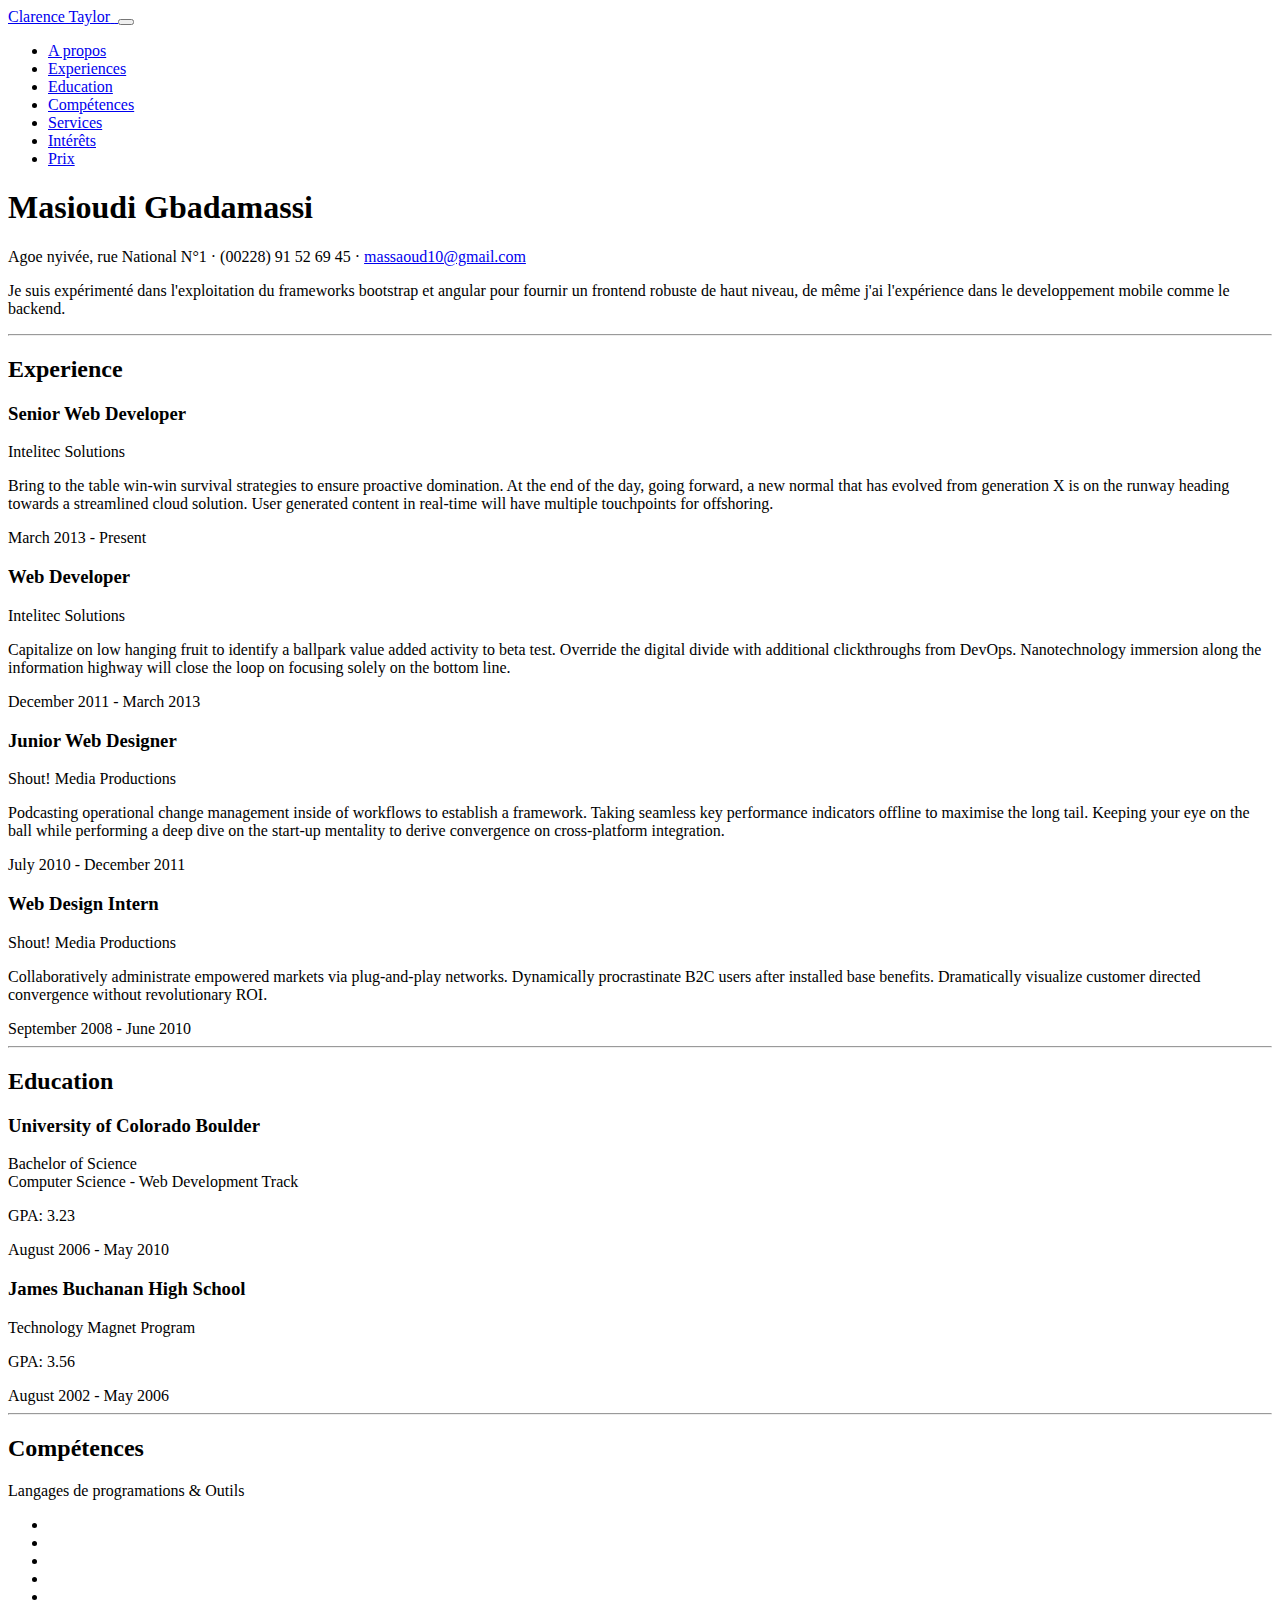
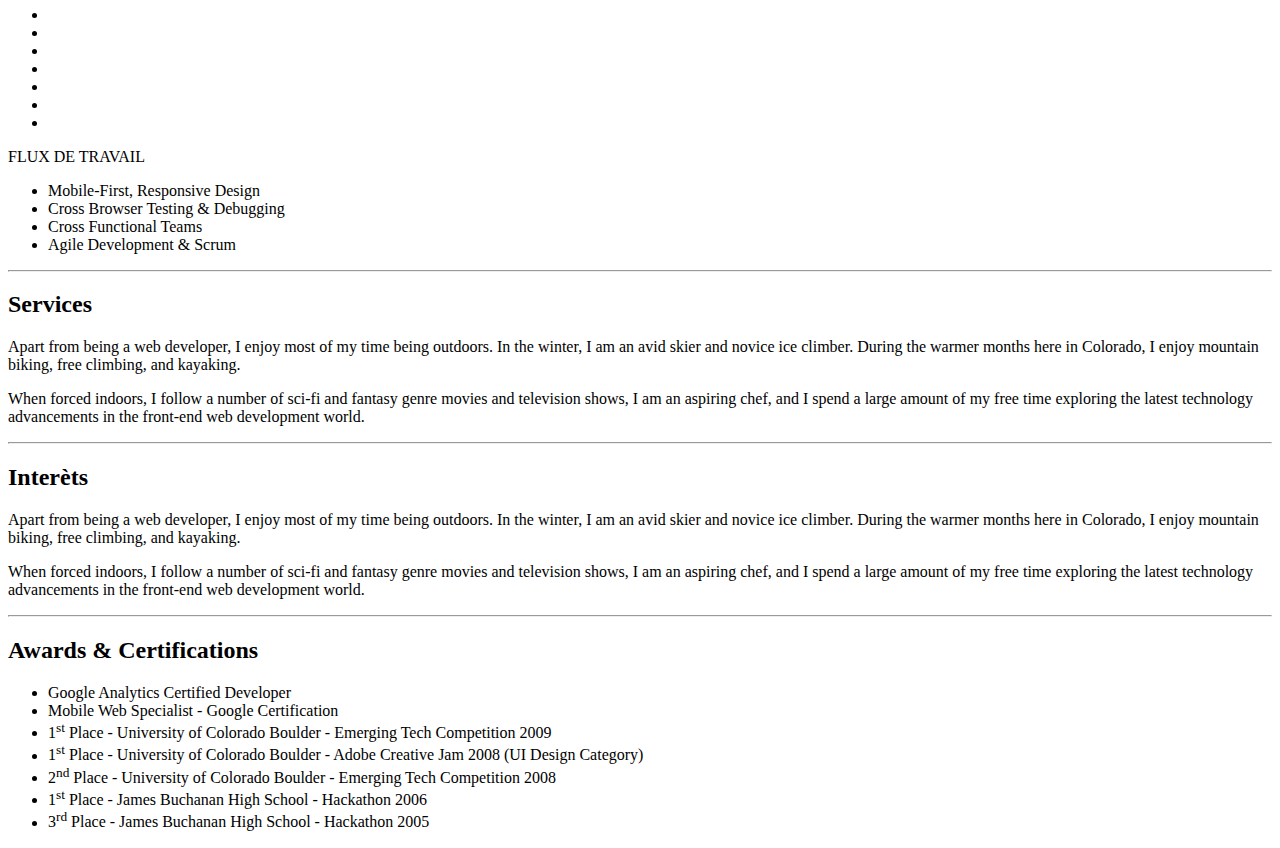
==== index.html @ 75221e31 "added index.html" ====
<!DOCTYPE html>
<html lang="en">

<head>

  <meta charset="utf-8">
  <meta name="viewport" content="width=device-width, initial-scale=1, shrink-to-fit=no">
  <meta name="description" content="">
  <meta name="author" content="">

  <title>Resume - Start Bootstrap Theme</title>

  <!-- Bootstrap core CSS -->
  <link href="vendor/bootstrap/css/bootstrap.min.css" rel="stylesheet">

  <!-- Custom fonts for this template -->
  <link href="https://fonts.googleapis.com/css?family=Saira+Extra+Condensed:500,700" rel="stylesheet">
  <link href="https://fonts.googleapis.com/css?family=Muli:400,400i,800,800i" rel="stylesheet">
  <link href="vendor/fontawesome-free/css/all.min.css" rel="stylesheet">

  <!-- Custom styles for this template -->
  <link href="css/resume.css" rel="stylesheet">

</head>

<body id="page-top">

  <nav class="navbar navbar-expand-lg navbar-dark bg-primary fixed-top" id="sideNav">
    <a class="navbar-brand js-scroll-trigger" href="#page-top">
      <span class="d-block d-lg-none">Clarence Taylor</span>
      <span class="d-none d-lg-block">
        <img class="img-fluid img-profile rounded-circle mx-auto mb-2" src="img/profile.png" alt="">
      </span>
    </a>
    <button class="navbar-toggler" type="button" data-toggle="collapse" data-target="#navbarSupportedContent"
      aria-controls="navbarSupportedContent" aria-expanded="false" aria-label="Toggle navigation">
      <span class="navbar-toggler-icon"></span>
    </button>
    <div class="collapse navbar-collapse" id="navbarSupportedContent">
      <ul class="navbar-nav">
        <li class="nav-item">
          <a class="nav-link js-scroll-trigger" href="#about">A propos</a>
        </li>
        <li class="nav-item">
          <a class="nav-link js-scroll-trigger" href="#experience">Experiences</a>
        </li>
        <li class="nav-item">
          <a class="nav-link js-scroll-trigger" href="#education">Education</a>
        </li>
        <li class="nav-item">
          <a class="nav-link js-scroll-trigger" href="#skills">Compétences</a>
        </li>
        <li class="nav-item">
          <a class="nav-link js-scroll-trigger" href="#services">Services</a>
        </li>
        <li class="nav-item">
          <a class="nav-link js-scroll-trigger" href="#interests">Intérêts</a>
        </li>
        <li class="nav-item">
          <a class="nav-link js-scroll-trigger" href="#awards">Prix</a>
        </li>
      </ul>
    </div>
  </nav>

  <div class="container-fluid p-0">

    <section class="resume-section p-3 p-lg-5 d-flex d-column" id="about">
      <div class="my-auto">
        <h1 class="mb-0">Masioudi
          <span class="text-primary">Gbadamassi</span>
        </h1>
        <div class="subheading mb-5">Agoe nyivée, rue National N°1 · (00228) 91 52 69 45 ·
          <a href="mailto:massaoud10@gmail.com">massaoud10@gmail.com</a>
        </div>
        <p class="lead mb-5">
          Je suis expérimenté dans l'exploitation du frameworks bootstrap et angular pour
          fournir un frontend robuste de haut niveau, de même j'ai l'expérience dans le developpement mobile comme le
          backend.

        </p>
        <div class="social-icons">
          <a href="#">
            <i class="fab fa-linkedin-in"></i>
          </a>
          <a href="#">
            <i class="fab fa-github"></i>
          </a>
          <a href="#">
            <i class="fab fa-twitter"></i>
          </a>
          <a href="#">
            <i class="fab fa-facebook-f"></i>
          </a>
        </div>
      </div>
    </section>

    <hr class="m-0">

    <section class="resume-section p-3 p-lg-5 d-flex flex-column" id="experience">
      <div class="my-auto">
        <h2 class="mb-5">Experience</h2>

        <div class="resume-item d-flex flex-column flex-md-row mb-5">
          <div class="resume-content mr-auto">
            <h3 class="mb-0">Senior Web Developer</h3>
            <div class="subheading mb-3">Intelitec Solutions</div>
            <p>Bring to the table win-win survival strategies to ensure proactive domination. At the end of the day,
              going forward, a new normal that has evolved from generation X is on the runway heading towards a
              streamlined cloud solution. User generated content in real-time will have multiple touchpoints for
              offshoring.</p>
          </div>
          <div class="resume-date text-md-right">
            <span class="text-primary">March 2013 - Present</span>
          </div>
        </div>

        <div class="resume-item d-flex flex-column flex-md-row mb-5">
          <div class="resume-content mr-auto">
            <h3 class="mb-0">Web Developer</h3>
            <div class="subheading mb-3">Intelitec Solutions</div>
            <p>Capitalize on low hanging fruit to identify a ballpark value added activity to beta test. Override the
              digital divide with additional clickthroughs from DevOps. Nanotechnology immersion along the information
              highway will close the loop on focusing solely on the bottom line.</p>
          </div>
          <div class="resume-date text-md-right">
            <span class="text-primary">December 2011 - March 2013</span>
          </div>
        </div>

        <div class="resume-item d-flex flex-column flex-md-row mb-5">
          <div class="resume-content mr-auto">
            <h3 class="mb-0">Junior Web Designer</h3>
            <div class="subheading mb-3">Shout! Media Productions</div>
            <p>Podcasting operational change management inside of workflows to establish a framework. Taking seamless
              key performance indicators offline to maximise the long tail. Keeping your eye on the ball while
              performing a deep dive on the start-up mentality to derive convergence on cross-platform integration.</p>
          </div>
          <div class="resume-date text-md-right">
            <span class="text-primary">July 2010 - December 2011</span>
          </div>
        </div>

        <div class="resume-item d-flex flex-column flex-md-row">
          <div class="resume-content mr-auto">
            <h3 class="mb-0">Web Design Intern</h3>
            <div class="subheading mb-3">Shout! Media Productions</div>
            <p>Collaboratively administrate empowered markets via plug-and-play networks. Dynamically procrastinate B2C
              users after installed base benefits. Dramatically visualize customer directed convergence without
              revolutionary ROI.</p>
          </div>
          <div class="resume-date text-md-right">
            <span class="text-primary">September 2008 - June 2010</span>
          </div>
        </div>

      </div>

    </section>

    <hr class="m-0">

    <section class="resume-section p-3 p-lg-5 d-flex flex-column" id="education">
      <div class="my-auto">
        <h2 class="mb-5">Education</h2>

        <div class="resume-item d-flex flex-column flex-md-row mb-5">
          <div class="resume-content mr-auto">
            <h3 class="mb-0">University of Colorado Boulder</h3>
            <div class="subheading mb-3">Bachelor of Science</div>
            <div>Computer Science - Web Development Track</div>
            <p>GPA: 3.23</p>
          </div>
          <div class="resume-date text-md-right">
            <span class="text-primary">August 2006 - May 2010</span>
          </div>
        </div>

        <div class="resume-item d-flex flex-column flex-md-row">
          <div class="resume-content mr-auto">
            <h3 class="mb-0">James Buchanan High School</h3>
            <div class="subheading mb-3">Technology Magnet Program</div>
            <p>GPA: 3.56</p>
          </div>
          <div class="resume-date text-md-right">
            <span class="text-primary">August 2002 - May 2006</span>
          </div>
        </div>

      </div>
    </section>

    <hr class="m-0">

    <section class="resume-section p-3 p-lg-5 d-flex flex-column" id="skills">
      <div class="my-auto">
        <h2 class="mb-5">Compétences</h2>

        <div class="subheading mb-3">Langages de programations &amp; Outils</div>
        <ul class="list-inline dev-icons">
          <li class="list-inline-item">
            <i class="fab fa-html5"></i>
          </li>
          <li class="list-inline-item">
            <i class="fab fa-css3-alt"></i>
          </li>
          <li class="list-inline-item">
            <i class="fab fa-js-square"></i>
          </li>
          <li class="list-inline-item">
            <i class="fab fa-angular"></i>
          </li>
          <li class="list-inline-item">
            <i class="fab fa-react"></i>
          </li>
          <li class="list-inline-item">
            <i class="fab fa-node-js"></i>
          </li>
          <li class="list-inline-item">
            <i class="fab fa-sass"></i>
          </li>
          <li class="list-inline-item">
            <i class="fab fa-less"></i>
          </li>
          <li class="list-inline-item">
            <i class="fab fa-wordpress"></i>
          </li>
          <li class="list-inline-item">
            <i class="fab fa-gulp"></i>
          </li>
          <li class="list-inline-item">
            <i class="fab fa-grunt"></i>
          </li>
          <li class="list-inline-item">
            <i class="fab fa-npm"></i>
          </li>
        </ul>

        <div class="subheading mb-3">FLUX DE TRAVAIL</div> <!-- Workflow    -->
        <ul class="fa-ul mb-0">
          <li>
            <i class="fa-li fa fa-check"></i>
            Mobile-First, Responsive Design</li>
          <li>
            <i class="fa-li fa fa-check"></i>
            Cross Browser Testing &amp; Debugging</li>
          <li>
            <i class="fa-li fa fa-check"></i>
            Cross Functional Teams</li>
          <li>
            <i class="fa-li fa fa-check"></i>
            Agile Development &amp; Scrum</li>
        </ul>
      </div>
    </section>

    <hr class="m-0">
    <section class="resume-section p-3 p-lg-5 d-flex flex-column" id="services">
      <div class="my-auto">
        <h2 class="mb-5">Services</h2>
        <p>Apart from being a web developer, I enjoy most of my time being outdoors. In the winter, I am an avid skier
          and novice ice climber. During the warmer months here in Colorado, I enjoy mountain biking, free climbing,
          and kayaking.</p>
        <p class="mb-0">When forced indoors, I follow a number of sci-fi and fantasy genre movies and television shows,
          I am an aspiring chef, and I spend a large amount of my free time exploring the latest technology
          advancements in the front-end web development world.</p>
      </div>
    </section>

    <hr class="m-0">

    <section class="resume-section p-3 p-lg-5 d-flex flex-column" id="interests">
      <div class="my-auto">
        <h2 class="mb-5">Interèts</h2>
        <p>Apart from being a web developer, I enjoy most of my time being outdoors. In the winter, I am an avid skier
          and novice ice climber. During the warmer months here in Colorado, I enjoy mountain biking, free climbing,
          and kayaking.</p>
        <p class="mb-0">When forced indoors, I follow a number of sci-fi and fantasy genre movies and television shows,
          I am an aspiring chef, and I spend a large amount of my free time exploring the latest technology
          advancements in the front-end web development world.</p>
      </div>
    </section>

    <hr class="m-0">

    <section class="resume-section p-3 p-lg-5 d-flex flex-column" id="awards">
      <div class="my-auto">
        <h2 class="mb-5">Awards &amp; Certifications</h2>
        <ul class="fa-ul mb-0">
          <li>
            <i class="fa-li fa fa-trophy text-warning"></i>
            Google Analytics Certified Developer</li>
          <li>
            <i class="fa-li fa fa-trophy text-warning"></i>
            Mobile Web Specialist - Google Certification</li>
          <li>
            <i class="fa-li fa fa-trophy text-warning"></i>
            1<sup>st</sup>
            Place - University of Colorado Boulder - Emerging Tech Competition 2009</li>
          <li>
            <i class="fa-li fa fa-trophy text-warning"></i>
            1<sup>st</sup>
            Place - University of Colorado Boulder - Adobe Creative Jam 2008 (UI Design Category)</li>
          <li>
            <i class="fa-li fa fa-trophy text-warning"></i>
            2<sup>nd</sup>
            Place - University of Colorado Boulder - Emerging Tech Competition 2008</li>
          <li>
            <i class="fa-li fa fa-trophy text-warning"></i>
            1<sup>st</sup>
            Place - James Buchanan High School - Hackathon 2006</li>
          <li>
            <i class="fa-li fa fa-trophy text-warning"></i>
            3<sup>rd</sup>
            Place - James Buchanan High School - Hackathon 2005</li>
        </ul>
      </div>
    </section>

  </div>

  <!-- Bootstrap core JavaScript -->
  <script src="vendor/jquery/jquery.min.js"></script>
  <script src="vendor/bootstrap/js/bootstrap.bundle.min.js"></script>

  <!-- Plugin JavaScript -->
  <script src="vendor/jquery-easing/jquery.easing.min.js"></script>

  <!-- Custom scripts for this template -->
  <script src="js/resume.min.js"></script>

</body>

</html>
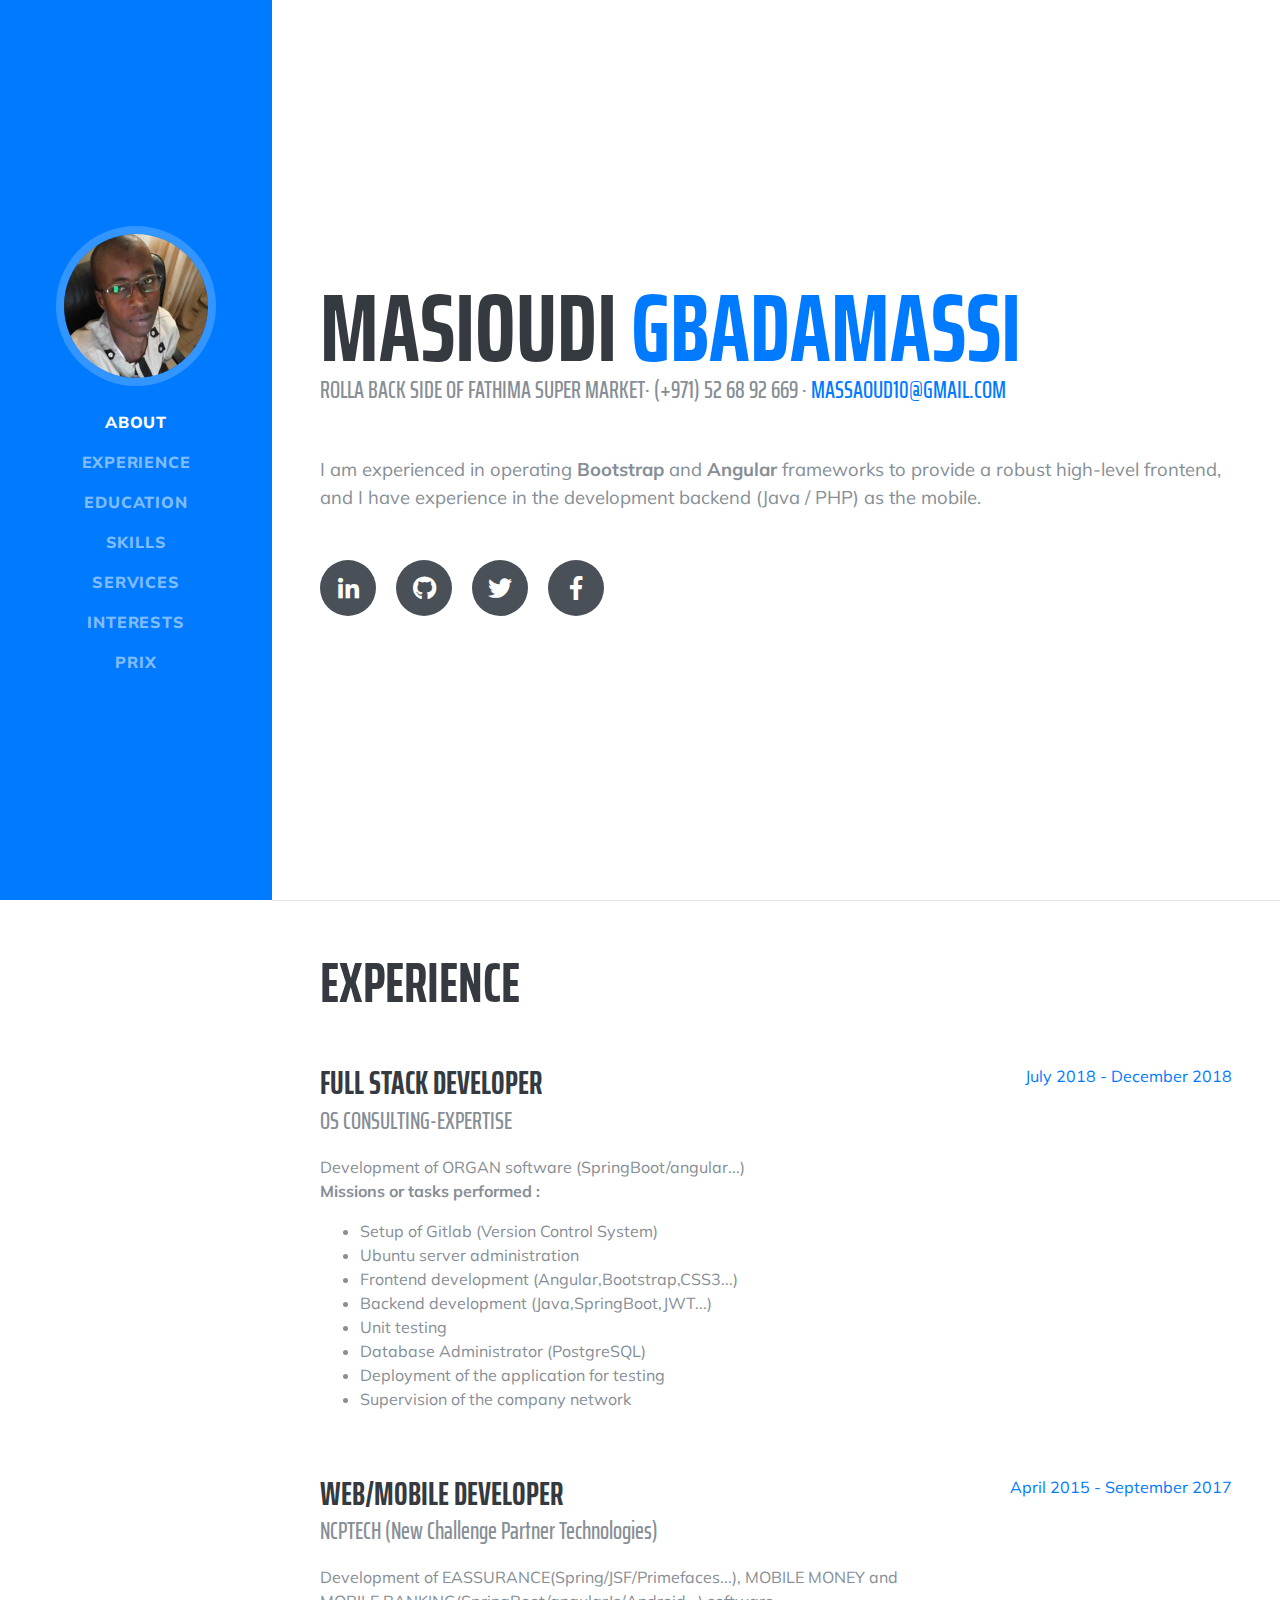
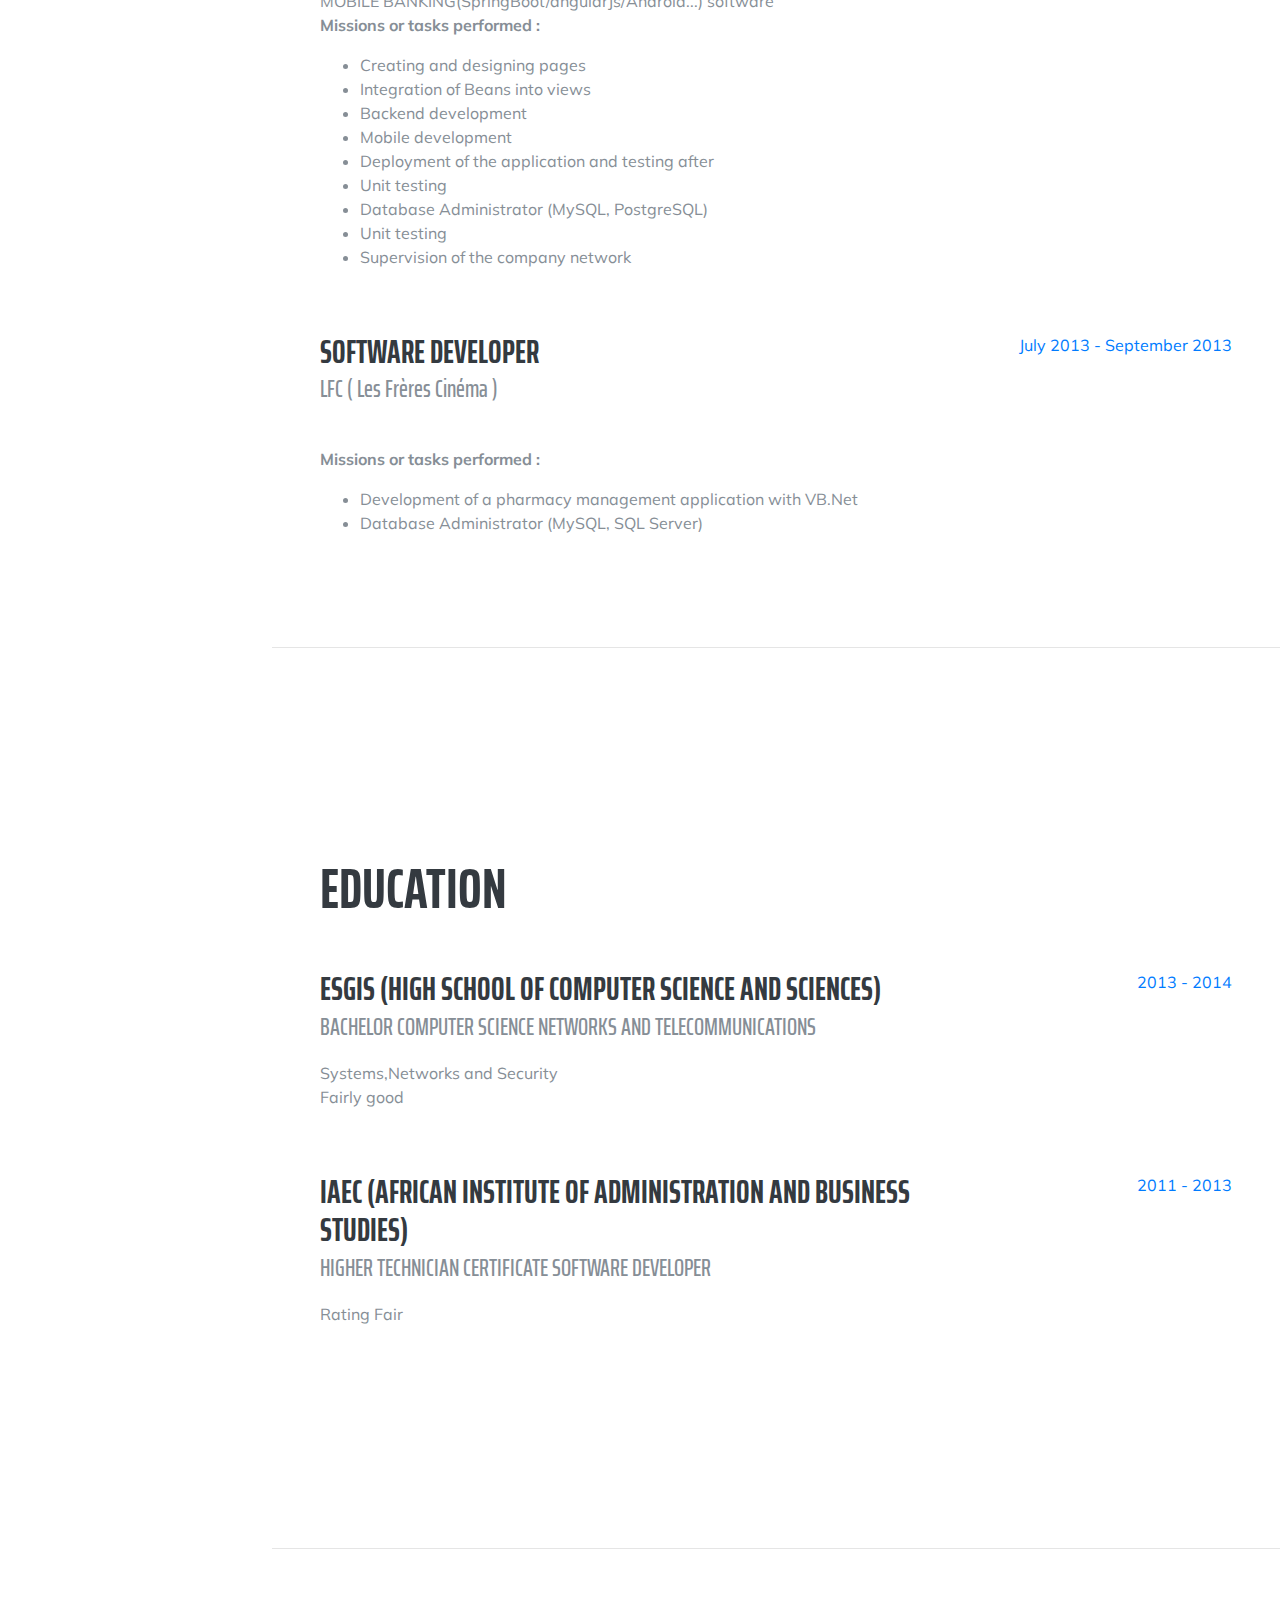
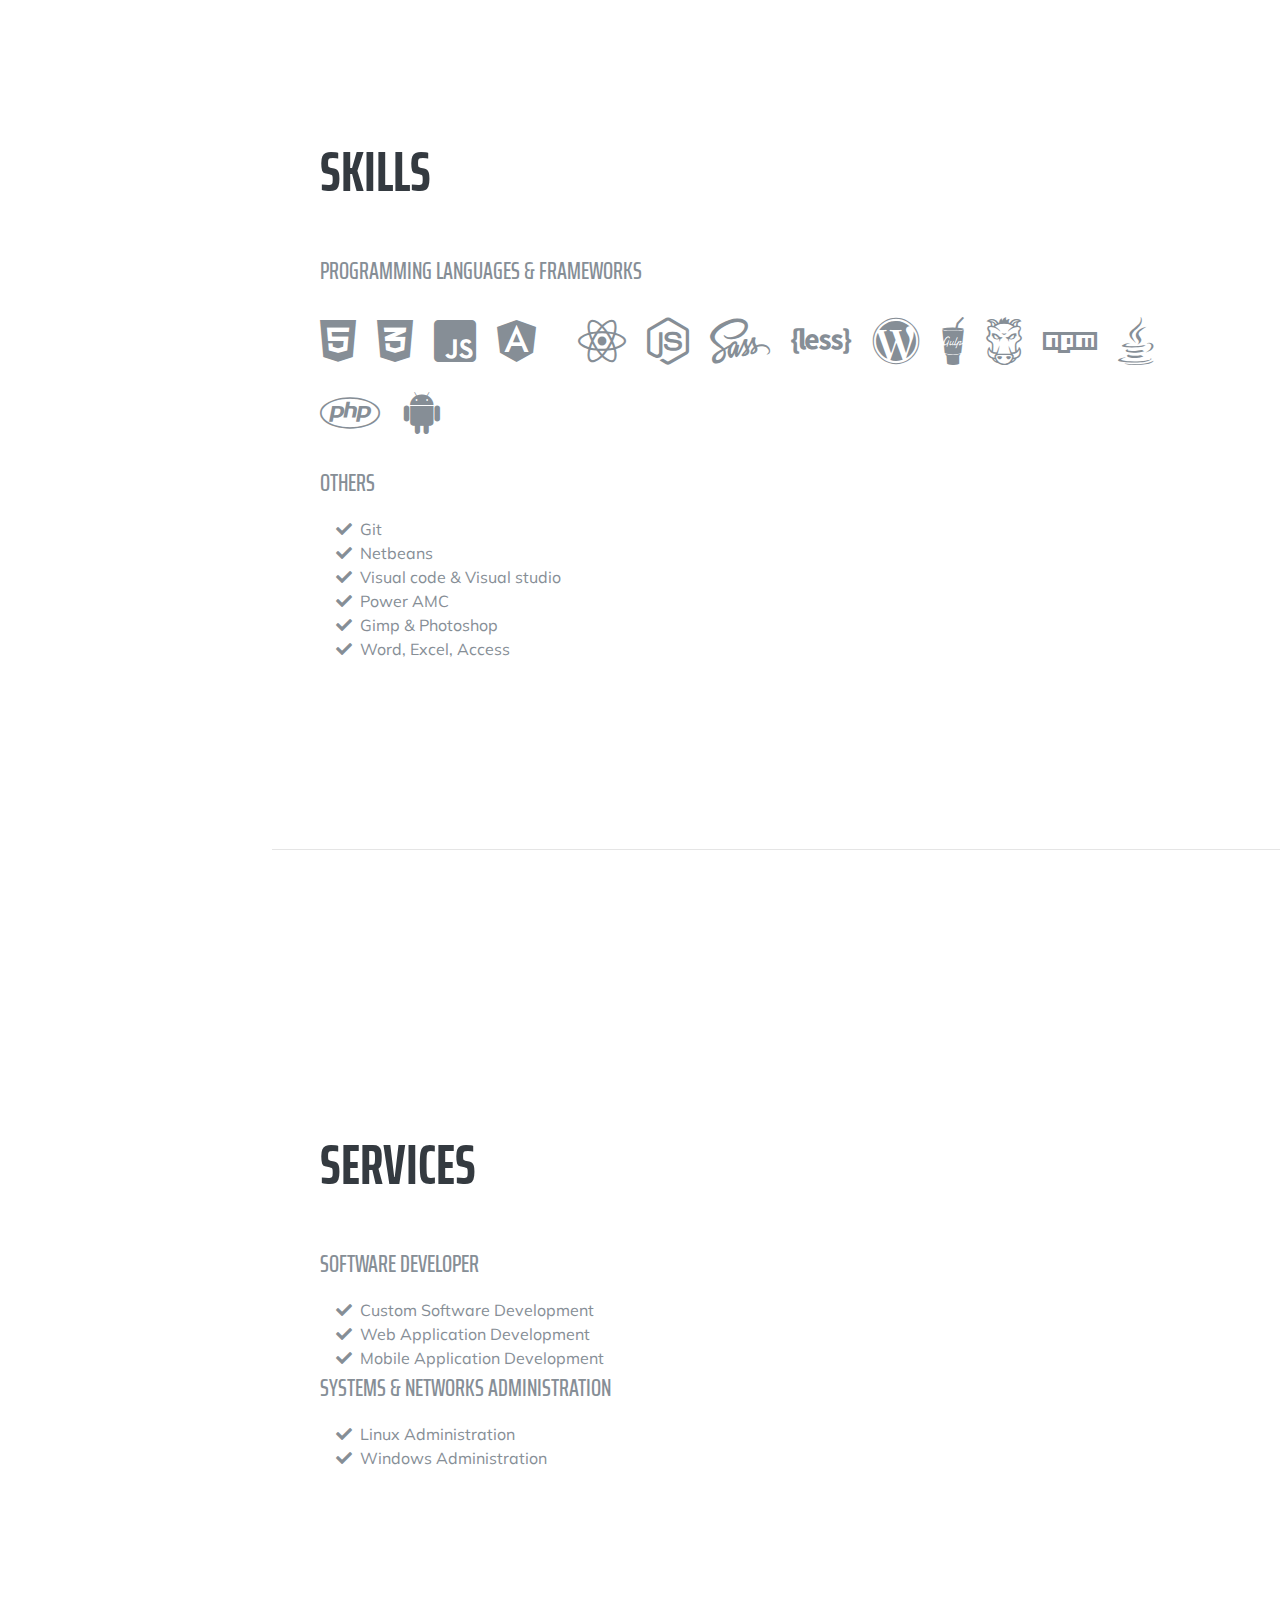
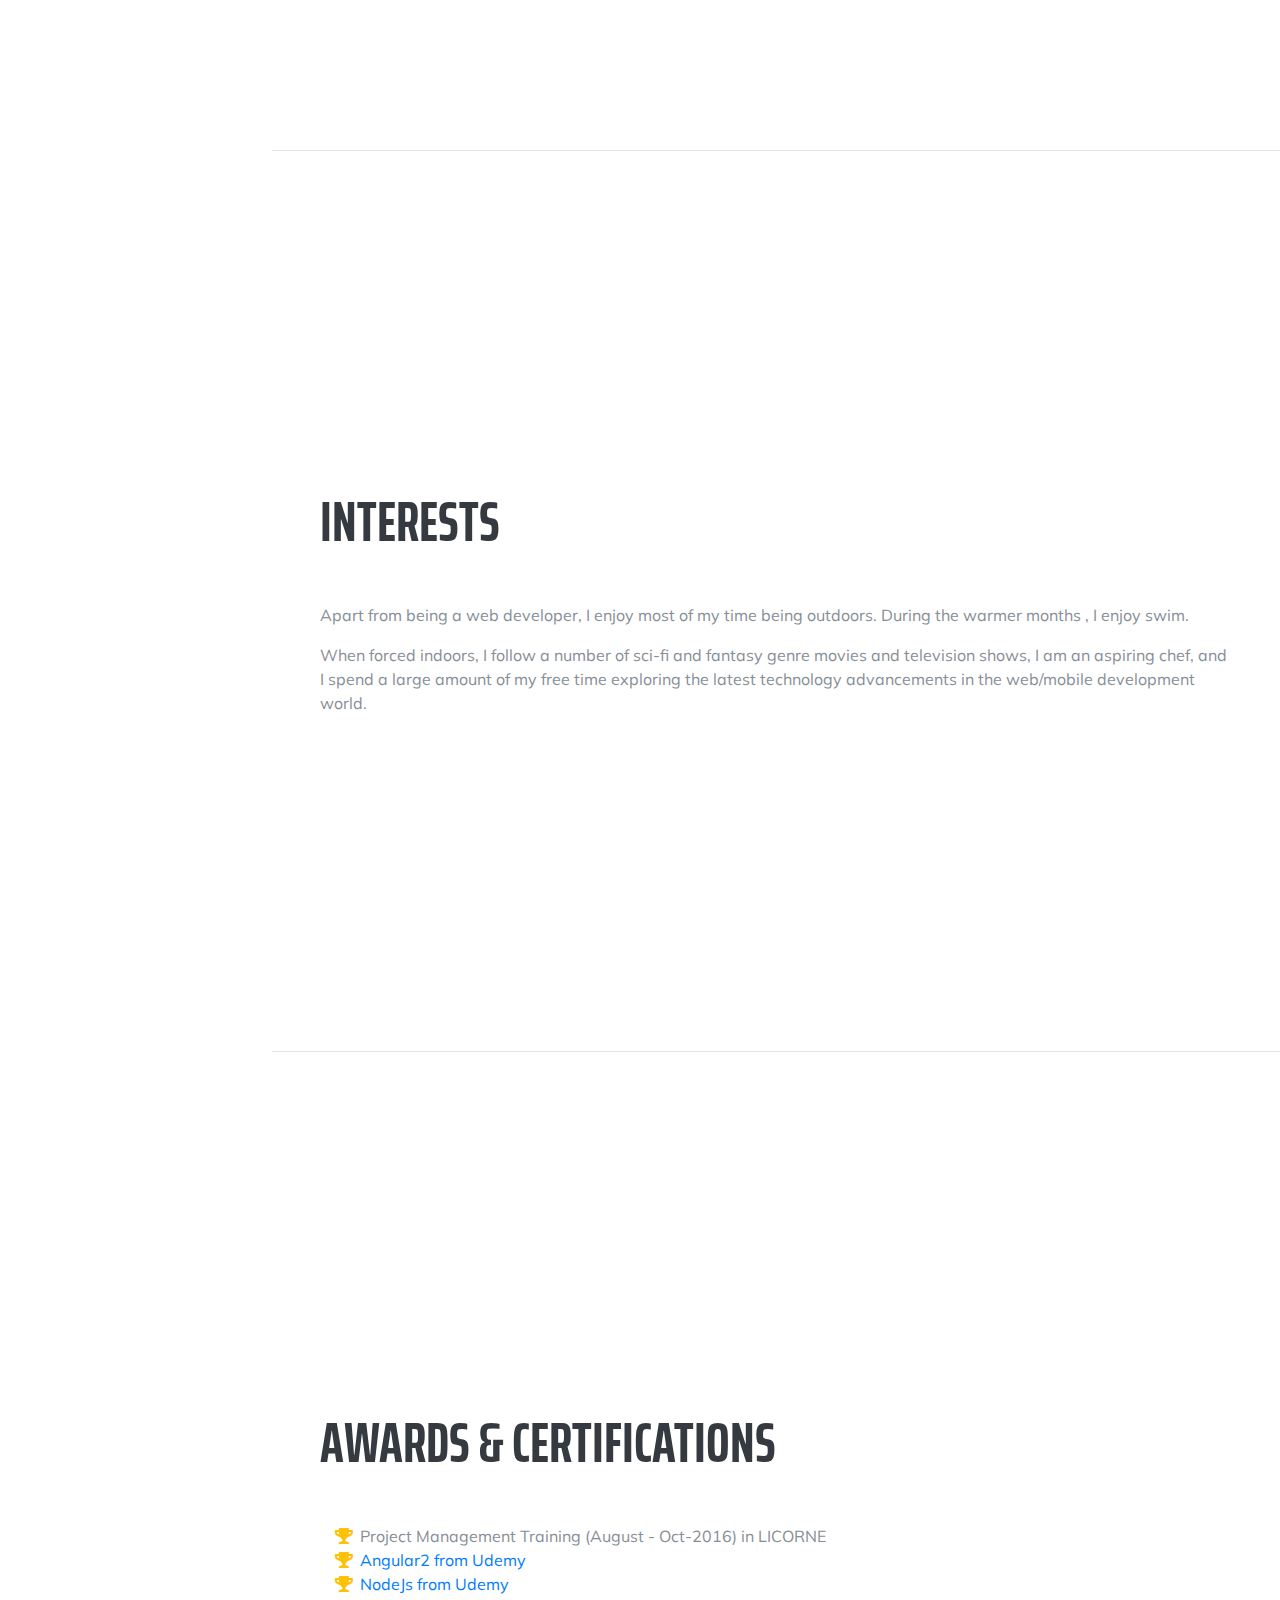
==== commit 093d6eda: "Add to netbeans" ====
--- a/index.html
+++ b/index.html
@@ -8,7 +8,7 @@
   <meta name="description" content="">
   <meta name="author" content="">
 
-  <title>Resume - Start Bootstrap Theme</title>
+  <title>Masioudi GBADAMASSI</title>
 
   <!-- Bootstrap core CSS -->
   <link href="vendor/bootstrap/css/bootstrap.min.css" rel="stylesheet">
@@ -27,9 +27,11 @@
 
   <nav class="navbar navbar-expand-lg navbar-dark bg-primary fixed-top" id="sideNav">
     <a class="navbar-brand js-scroll-trigger" href="#page-top">
-      <span class="d-block d-lg-none">Clarence Taylor</span>
+      <span class="d-block d-lg-none">Masioudi GBADAMASSI</span>
+
       <span class="d-none d-lg-block">
         <img class="img-fluid img-profile rounded-circle mx-auto mb-2" src="img/profile.png" alt="">
+
       </span>
     </a>
     <button class="navbar-toggler" type="button" data-toggle="collapse" data-target="#navbarSupportedContent"
@@ -39,22 +41,22 @@
     <div class="collapse navbar-collapse" id="navbarSupportedContent">
       <ul class="navbar-nav">
         <li class="nav-item">
-          <a class="nav-link js-scroll-trigger" href="#about">A propos</a>
-        </li>
-        <li class="nav-item">
-          <a class="nav-link js-scroll-trigger" href="#experience">Experiences</a>
+          <a class="nav-link js-scroll-trigger" href="#about">About</a>
+        </li>
+        <li class="nav-item">
+          <a class="nav-link js-scroll-trigger" href="#experience">Experience</a>
         </li>
         <li class="nav-item">
           <a class="nav-link js-scroll-trigger" href="#education">Education</a>
         </li>
         <li class="nav-item">
-          <a class="nav-link js-scroll-trigger" href="#skills">Compétences</a>
+          <a class="nav-link js-scroll-trigger" href="#skills">Skills</a>
         </li>
         <li class="nav-item">
           <a class="nav-link js-scroll-trigger" href="#services">Services</a>
         </li>
         <li class="nav-item">
-          <a class="nav-link js-scroll-trigger" href="#interests">Intérêts</a>
+          <a class="nav-link js-scroll-trigger" href="#interests">Interests</a>
         </li>
         <li class="nav-item">
           <a class="nav-link js-scroll-trigger" href="#awards">Prix</a>
@@ -65,19 +67,32 @@
 
   <div class="container-fluid p-0">
 
+   <!--  <section class="p-3">
+      <div class="my-auto">
+        <a class="js-scroll-trigger" href="fr.html">Fr</a>
+      </div>
+    </section> -->
+
     <section class="resume-section p-3 p-lg-5 d-flex d-column" id="about">
       <div class="my-auto">
+
+
         <h1 class="mb-0">Masioudi
           <span class="text-primary">Gbadamassi</span>
         </h1>
-        <div class="subheading mb-5">Agoe nyivée, rue National N°1 · (00228) 91 52 69 45 ·
+        <div class="subheading mb-5">Rolla Back side of fathima super market· (+971) 52 68 92 669 ·
           <a href="mailto:massaoud10@gmail.com">massaoud10@gmail.com</a>
         </div>
+        <!--p class="lead mb-5">
+          Je suis expérimenté dans l'exploitation du frameworks bootstrap et angular pour
+          fournir un frontend robuste de haut niveau, de même j'ai l'expérience dans le developpement 
+          backend(Java/PHP) comme le mobile.
+
+        </p-->
         <p class="lead mb-5">
-          Je suis expérimenté dans l'exploitation du frameworks bootstrap et angular pour
-          fournir un frontend robuste de haut niveau, de même j'ai l'expérience dans le developpement mobile comme le
-          backend.
-
+          I am experienced in operating <b>Bootstrap</b> and <b>Angular</b> frameworks to provide a robust high-level
+          frontend,
+          and I have experience in the development backend (Java / PHP) as the mobile.
         </p>
         <div class="social-icons">
           <a href="#">
@@ -104,87 +119,111 @@
 
         <div class="resume-item d-flex flex-column flex-md-row mb-5">
           <div class="resume-content mr-auto">
-            <h3 class="mb-0">Senior Web Developer</h3>
-            <div class="subheading mb-3">Intelitec Solutions</div>
-            <p>Bring to the table win-win survival strategies to ensure proactive domination. At the end of the day,
-              going forward, a new normal that has evolved from generation X is on the runway heading towards a
-              streamlined cloud solution. User generated content in real-time will have multiple touchpoints for
-              offshoring.</p>
+            <h3 class="mb-0">Full stack Developer</h3>
+            <div class="subheading mb-3">Os Consulting-Expertise</div>
+            <p>
+
+              Development of ORGAN software (SpringBoot/angular...)
+              <br />
+              <b>Missions or tasks performed :</b>
+              <ul>
+                <li>Setup of Gitlab (Version Control System)</li>
+                <li>Ubuntu server administration</li>
+                <li>Frontend development (Angular,Bootstrap,CSS3...)</li>
+                <li>Backend development (Java,SpringBoot,JWT...)</li>
+                <li>Unit testing</li>
+                <li>Database Administrator (PostgreSQL)</li>
+                <li>Deployment of the application for testing</li>
+                <li>Supervision of the company network</li>
+              </ul>
+
+            </p>
           </div>
           <div class="resume-date text-md-right">
-            <span class="text-primary">March 2013 - Present</span>
+            <span class="text-primary">July 2018 - December 2018</span>
           </div>
         </div>
 
         <div class="resume-item d-flex flex-column flex-md-row mb-5">
           <div class="resume-content mr-auto">
-            <h3 class="mb-0">Web Developer</h3>
-            <div class="subheading mb-3">Intelitec Solutions</div>
-            <p>Capitalize on low hanging fruit to identify a ballpark value added activity to beta test. Override the
-              digital divide with additional clickthroughs from DevOps. Nanotechnology immersion along the information
-              highway will close the loop on focusing solely on the bottom line.</p>
+            <h3 class="mb-0">Web/Mobile Developer</h3>
+            <div class="subheading mb-3">NCPTECH <span class="text-capitalize">(New Challenge Partner Technologies)</span>
+            </div>
+            <p>
+              Development of EASSURANCE(Spring/JSF/Primefaces...), MOBILE MONEY and MOBILE
+              BANKING(SpringBoot/angularJs/Android...) software
+              <br />
+              <b>Missions or tasks performed :</b>
+              <ul>
+                <li> Creating and designing pages</li>
+                <li>Integration of Beans into views</li>
+                <li>Backend development </li>
+                <li>Mobile development </li>
+                <li>Deployment of the application and testing after</li>
+                <li>Unit testing</li>
+                <li>Database Administrator (MySQL, PostgreSQL)</li>
+                <li>Unit testing</li>
+                <li>Supervision of the company network</li>
+              </ul>
+
+            </p>
           </div>
           <div class="resume-date text-md-right">
-            <span class="text-primary">December 2011 - March 2013</span>
+            <span class="text-primary">April 2015 - September 2017</span>
           </div>
         </div>
 
         <div class="resume-item d-flex flex-column flex-md-row mb-5">
           <div class="resume-content mr-auto">
-            <h3 class="mb-0">Junior Web Designer</h3>
-            <div class="subheading mb-3">Shout! Media Productions</div>
-            <p>Podcasting operational change management inside of workflows to establish a framework. Taking seamless
-              key performance indicators offline to maximise the long tail. Keeping your eye on the ball while
-              performing a deep dive on the start-up mentality to derive convergence on cross-platform integration.</p>
+            <h3 class="mb-0">Software developer</h3>
+            <div class="subheading mb-3">LFC <span class="text-capitalize">( Les Frères Cinéma )</span></div>
+            <p>
+              <br />
+              <b>Missions or tasks performed :</b>
+              <ul>
+                <li> Development of a pharmacy management
+                  application with VB.Net </li>
+                <li>Database Administrator (MySQL, SQL Server)</li>
+              </ul>
+            </p>
           </div>
           <div class="resume-date text-md-right">
-            <span class="text-primary">July 2010 - December 2011</span>
+            <span class="text-primary">July 2013 - September 2013</span>
+          </div>
+        </div>
+
+
+
+      </div>
+
+    </section>
+
+    <hr class="m-0">
+
+    <section class="resume-section p-3 p-lg-5 d-flex flex-column" id="education">
+      <div class="my-auto">
+        <h2 class="mb-5">Education</h2>
+
+        <div class="resume-item d-flex flex-column flex-md-row mb-5">
+          <div class="resume-content mr-auto">
+            <h3 class="mb-0">ESGIS (High School of Computer Science and Sciences)</h3>
+            <div class="subheading mb-3">Bachelor Computer Science Networks and Telecommunications</div>
+            <div>Systems,Networks and Security</div>
+            <p>Fairly good</p>
+          </div>
+          <div class="resume-date text-md-right">
+            <span class="text-primary">2013 - 2014</span>
           </div>
         </div>
 
         <div class="resume-item d-flex flex-column flex-md-row">
           <div class="resume-content mr-auto">
-            <h3 class="mb-0">Web Design Intern</h3>
-            <div class="subheading mb-3">Shout! Media Productions</div>
-            <p>Collaboratively administrate empowered markets via plug-and-play networks. Dynamically procrastinate B2C
-              users after installed base benefits. Dramatically visualize customer directed convergence without
-              revolutionary ROI.</p>
+            <h3 class="mb-0">IAEC (African Institute of Administration and Business Studies) </h3>
+            <div class="subheading mb-3">Higher Technician Certificate Software developer</div>
+            <p>Rating Fair</p>
           </div>
           <div class="resume-date text-md-right">
-            <span class="text-primary">September 2008 - June 2010</span>
-          </div>
-        </div>
-
-      </div>
-
-    </section>
-
-    <hr class="m-0">
-
-    <section class="resume-section p-3 p-lg-5 d-flex flex-column" id="education">
-      <div class="my-auto">
-        <h2 class="mb-5">Education</h2>
-
-        <div class="resume-item d-flex flex-column flex-md-row mb-5">
-          <div class="resume-content mr-auto">
-            <h3 class="mb-0">University of Colorado Boulder</h3>
-            <div class="subheading mb-3">Bachelor of Science</div>
-            <div>Computer Science - Web Development Track</div>
-            <p>GPA: 3.23</p>
-          </div>
-          <div class="resume-date text-md-right">
-            <span class="text-primary">August 2006 - May 2010</span>
-          </div>
-        </div>
-
-        <div class="resume-item d-flex flex-column flex-md-row">
-          <div class="resume-content mr-auto">
-            <h3 class="mb-0">James Buchanan High School</h3>
-            <div class="subheading mb-3">Technology Magnet Program</div>
-            <p>GPA: 3.56</p>
-          </div>
-          <div class="resume-date text-md-right">
-            <span class="text-primary">August 2002 - May 2006</span>
+            <span class="text-primary">2011 - 2013</span>
           </div>
         </div>
 
@@ -195,9 +234,9 @@
 
     <section class="resume-section p-3 p-lg-5 d-flex flex-column" id="skills">
       <div class="my-auto">
-        <h2 class="mb-5">Compétences</h2>
-
-        <div class="subheading mb-3">Langages de programations &amp; Outils</div>
+        <h2 class="mb-5">Skills</h2>
+
+        <div class="subheading mb-3">Programming languages &amp; Frameworks</div>
         <ul class="list-inline dev-icons">
           <li class="list-inline-item">
             <i class="fab fa-html5"></i>
@@ -212,6 +251,9 @@
             <i class="fab fa-angular"></i>
           </li>
           <li class="list-inline-item">
+            <i class="fab fa-bootstrap"></i>
+          </li>
+          <li class="list-inline-item">
             <i class="fab fa-react"></i>
           </li>
           <li class="list-inline-item">
@@ -235,22 +277,38 @@
           <li class="list-inline-item">
             <i class="fab fa-npm"></i>
           </li>
+          <li class="list-inline-item">
+            <i class="fab fa-java"></i>
+          </li>
+          <li class="list-inline-item">
+            <i class="fab fa-php"></i>
+          </li>
+          <li class="list-inline-item">
+            <i class="fab fa-android"></i>
+          </li>
         </ul>
 
-        <div class="subheading mb-3">FLUX DE TRAVAIL</div> <!-- Workflow    -->
+        <div class="subheading mb-3">Others</div> <!-- Workflow    -->
         <ul class="fa-ul mb-0">
           <li>
             <i class="fa-li fa fa-check"></i>
-            Mobile-First, Responsive Design</li>
-          <li>
-            <i class="fa-li fa fa-check"></i>
-            Cross Browser Testing &amp; Debugging</li>
-          <li>
-            <i class="fa-li fa fa-check"></i>
-            Cross Functional Teams</li>
-          <li>
-            <i class="fa-li fa fa-check"></i>
-            Agile Development &amp; Scrum</li>
+            Git</li>
+          <li>
+          <li>
+            <i class="fa-li fa fa-check"></i>
+            Netbeans</li>
+          <li>
+            <i class="fa-li fa fa-check"></i>
+            Visual code &amp; Visual studio</li>
+          <li>
+            <i class="fa-li fa fa-check"></i>
+            Power AMC</li>
+          <li>
+            <i class="fa-li fa fa-check"></i>
+            Gimp &amp; Photoshop </li>
+          <li>
+            <i class="fa-li fa fa-check"></i>
+            Word, Excel, Access</li>
         </ul>
       </div>
     </section>
@@ -259,26 +317,55 @@
     <section class="resume-section p-3 p-lg-5 d-flex flex-column" id="services">
       <div class="my-auto">
         <h2 class="mb-5">Services</h2>
-        <p>Apart from being a web developer, I enjoy most of my time being outdoors. In the winter, I am an avid skier
-          and novice ice climber. During the warmer months here in Colorado, I enjoy mountain biking, free climbing,
-          and kayaking.</p>
-        <p class="mb-0">When forced indoors, I follow a number of sci-fi and fantasy genre movies and television shows,
+        <div class="subheading mb-3">Software developer</div>
+        <ul class="fa-ul mb-0">
+          <li> <i class="fa-li fa fa-check"></i>
+            Custom Software Development
+          </li>
+          <li> <i class="fa-li fa fa-check"></i>
+            Web Application Development
+          </li>
+          <li> <i class="fa-li fa fa-check"></i>
+            Mobile Application Development
+          </li>
+          <!--li> <i class="fa-li fa fa-check"></i>
+            Dedicated Development Team
+          </li>
+          <li> <i class="fa-li fa fa-check"></i>
+            Web Application Development
+          </li>
+          <li> <i class="fa-li fa fa-check"></i>
+            Web Application Development
+          </li-->
+        </ul>
+        <div class="subheading mb-3">Systems  &amp; Networks  Administration</div>
+        <ul class="fa-ul mb-0">
+        <li> <i class="fa-li fa fa-check"></i>
+          Linux Administration
+        </li>
+        <li> <i class="fa-li fa fa-check"></i>
+          Windows Administration
+        </li>
+      </ul>
+      </div>
+    </section>
+
+    <hr class="m-0">
+    <section class="resume-section p-3 p-lg-5 d-flex flex-column" id="interests">
+      <div class="my-auto">
+        <h2 class="mb-5">Interests</h2>
+
+        <p>
+          Apart from being a web developer, I enjoy most of my time being outdoors. During the warmer months ,
+          I enjoy swim.
+        </p>
+        <p class="mb-0">
+          When forced indoors, I follow a number of sci-fi and fantasy genre movies and television shows,
           I am an aspiring chef, and I spend a large amount of my free time exploring the latest technology
-          advancements in the front-end web development world.</p>
-      </div>
-    </section>
-
-    <hr class="m-0">
-
-    <section class="resume-section p-3 p-lg-5 d-flex flex-column" id="interests">
-      <div class="my-auto">
-        <h2 class="mb-5">Interèts</h2>
-        <p>Apart from being a web developer, I enjoy most of my time being outdoors. In the winter, I am an avid skier
-          and novice ice climber. During the warmer months here in Colorado, I enjoy mountain biking, free climbing,
-          and kayaking.</p>
-        <p class="mb-0">When forced indoors, I follow a number of sci-fi and fantasy genre movies and television shows,
-          I am an aspiring chef, and I spend a large amount of my free time exploring the latest technology
-          advancements in the front-end web development world.</p>
+          advancements
+          in the web/mobile development world.
+
+        </p>
       </div>
     </section>
 
@@ -290,30 +377,18 @@
         <ul class="fa-ul mb-0">
           <li>
             <i class="fa-li fa fa-trophy text-warning"></i>
-            Google Analytics Certified Developer</li>
+            Project Management Training (August - Oct-2016) in LICORNE</li>
           <li>
             <i class="fa-li fa fa-trophy text-warning"></i>
-            Mobile Web Specialist - Google Certification</li>
-          <li>
-            <i class="fa-li fa fa-trophy text-warning"></i>
-            1<sup>st</sup>
-            Place - University of Colorado Boulder - Emerging Tech Competition 2009</li>
-          <li>
-            <i class="fa-li fa fa-trophy text-warning"></i>
-            1<sup>st</sup>
-            Place - University of Colorado Boulder - Adobe Creative Jam 2008 (UI Design Category)</li>
-          <li>
+             <a href="https://www.udemy.com/certificate/UC-5HJWSIXQ/"  target="_blank" >Angular2 from Udemy</a></li>
+            <li>
+                <i class="fa-li fa fa-trophy text-warning"></i>
+                <a href="https://www.udemy.com/certificate/UC-4SLPCXS9/" target="_blank">NodeJs from Udemy</a></li>
+        <!--   <li>
             <i class="fa-li fa fa-trophy text-warning"></i>
             2<sup>nd</sup>
-            Place - University of Colorado Boulder - Emerging Tech Competition 2008</li>
-          <li>
-            <i class="fa-li fa fa-trophy text-warning"></i>
-            1<sup>st</sup>
-            Place - James Buchanan High School - Hackathon 2006</li>
-          <li>
-            <i class="fa-li fa fa-trophy text-warning"></i>
-            3<sup>rd</sup>
-            Place - James Buchanan High School - Hackathon 2005</li>
+            Place - University of Colorado Boulder - Emerging Tech Competition 2008</li> -->
+         
         </ul>
       </div>
     </section>
@@ -332,4 +407,4 @@
 
 </body>
 
-</html>
+</html>--- a/vendor/fontawesome-free/css/all.min.css
+++ b/vendor/fontawesome-free/css/all.min.css
@@ -0,0 +1,5 @@
+/*!
+ * Font Awesome Free 5.3.1 by @fontawesome - https://fontawesome.com
+ * License - https://fontawesome.com/license/free (Icons: CC BY 4.0, Fonts: SIL OFL 1.1, Code: MIT License)
+ */
+.fa,.fab,.fal,.far,.fas{-moz-osx-font-smoothing:grayscale;-webkit-font-smoothing:antialiased;display:inline-block;font-style:normal;font-variant:normal;text-rendering:auto;line-height:1}.fa-lg{font-size:1.33333em;line-height:.75em;vertical-align:-.0667em}.fa-xs{font-size:.75em}.fa-sm{font-size:.875em}.fa-1x{font-size:1em}.fa-2x{font-size:2em}.fa-3x{font-size:3em}.fa-4x{font-size:4em}.fa-5x{font-size:5em}.fa-6x{font-size:6em}.fa-7x{font-size:7em}.fa-8x{font-size:8em}.fa-9x{font-size:9em}.fa-10x{font-size:10em}.fa-fw{text-align:center;width:1.25em}.fa-ul{list-style-type:none;margin-left:2.5em;padding-left:0}.fa-ul>li{position:relative}.fa-li{left:-2em;position:absolute;text-align:center;width:2em;line-height:inherit}.fa-border{border:.08em solid #eee;border-radius:.1em;padding:.2em .25em .15em}.fa-pull-left{float:left}.fa-pull-right{float:right}.fa.fa-pull-left,.fab.fa-pull-left,.fal.fa-pull-left,.far.fa-pull-left,.fas.fa-pull-left{margin-right:.3em}.fa.fa-pull-right,.fab.fa-pull-right,.fal.fa-pull-right,.far.fa-pull-right,.fas.fa-pull-right{margin-left:.3em}.fa-spin{animation:fa-spin 2s infinite linear}.fa-pulse{animation:fa-spin 1s infinite steps(8)}@keyframes fa-spin{0%{transform:rotate(0deg)}to{transform:rotate(1turn)}}.fa-rotate-90{-ms-filter:"progid:DXImageTransform.Microsoft.BasicImage(rotation=1)";transform:rotate(90deg)}.fa-rotate-180{-ms-filter:"progid:DXImageTransform.Microsoft.BasicImage(rotation=2)";transform:rotate(180deg)}.fa-rotate-270{-ms-filter:"progid:DXImageTransform.Microsoft.BasicImage(rotation=3)";transform:rotate(270deg)}.fa-flip-horizontal{-ms-filter:"progid:DXImageTransform.Microsoft.BasicImage(rotation=0, mirror=1)";transform:scaleX(-1)}.fa-flip-vertical{transform:scaleY(-1)}.fa-flip-horizontal.fa-flip-vertical,.fa-flip-vertical{-ms-filter:"progid:DXImageTransform.Microsoft.BasicImage(rotation=2, mirror=1)"}.fa-flip-horizontal.fa-flip-vertical{transform:scale(-1)}:root .fa-flip-horizontal,:root .fa-flip-vertical,:root .fa-rotate-90,:root .fa-rotate-180,:root .fa-rotate-270{-webkit-filter:none;filter:none}.fa-stack{display:inline-block;height:2em;line-height:2em;position:relative;vertical-align:middle;width:2em}.fa-stack-1x,.fa-stack-2x{left:0;position:absolute;text-align:center;width:100%}.fa-stack-1x{line-height:inherit}.fa-stack-2x{font-size:2em}.fa-inverse{color:#fff}.fa-500px:before{content:"\f26e"}.fa-accessible-icon:before{content:"\f368"}.fa-accusoft:before{content:"\f369"}.fa-ad:before{content:"\f641"}.fa-address-book:before{content:"\f2b9"}.fa-address-card:before{content:"\f2bb"}.fa-adjust:before{content:"\f042"}.fa-adn:before{content:"\f170"}.fa-adversal:before{content:"\f36a"}.fa-affiliatetheme:before{content:"\f36b"}.fa-air-freshener:before{content:"\f5d0"}.fa-algolia:before{content:"\f36c"}.fa-align-center:before{content:"\f037"}.fa-align-justify:before{content:"\f039"}.fa-align-left:before{content:"\f036"}.fa-align-right:before{content:"\f038"}.fa-alipay:before{content:"\f642"}.fa-allergies:before{content:"\f461"}.fa-amazon:before{content:"\f270"}.fa-amazon-pay:before{content:"\f42c"}.fa-ambulance:before{content:"\f0f9"}.fa-american-sign-language-interpreting:before{content:"\f2a3"}.fa-amilia:before{content:"\f36d"}.fa-anchor:before{content:"\f13d"}.fa-android:before{content:"\f17b"}.fa-angellist:before{content:"\f209"}.fa-angle-double-down:before{content:"\f103"}.fa-angle-double-left:before{content:"\f100"}.fa-angle-double-right:before{content:"\f101"}.fa-angle-double-up:before{content:"\f102"}.fa-angle-down:before{content:"\f107"}.fa-angle-left:before{content:"\f104"}.fa-angle-right:before{content:"\f105"}.fa-angle-up:before{content:"\f106"}.fa-angry:before{content:"\f556"}.fa-angrycreative:before{content:"\f36e"}.fa-angular:before{content:"\f420"}.fa-ankh:before{content:"\f644"}.fa-app-store:before{content:"\f36f"}.fa-app-store-ios:before{content:"\f370"}.fa-apper:before{content:"\f371"}.fa-apple:before{content:"\f179"}.fa-apple-alt:before{content:"\f5d1"}.fa-apple-pay:before{content:"\f415"}.fa-archive:before{content:"\f187"}.fa-archway:before{content:"\f557"}.fa-arrow-alt-circle-down:before{content:"\f358"}.fa-arrow-alt-circle-left:before{content:"\f359"}.fa-arrow-alt-circle-right:before{content:"\f35a"}.fa-arrow-alt-circle-up:before{content:"\f35b"}.fa-arrow-circle-down:before{content:"\f0ab"}.fa-arrow-circle-left:before{content:"\f0a8"}.fa-arrow-circle-right:before{content:"\f0a9"}.fa-arrow-circle-up:before{content:"\f0aa"}.fa-arrow-down:before{content:"\f063"}.fa-arrow-left:before{content:"\f060"}.fa-arrow-right:before{content:"\f061"}.fa-arrow-up:before{content:"\f062"}.fa-arrows-alt:before{content:"\f0b2"}.fa-arrows-alt-h:before{content:"\f337"}.fa-arrows-alt-v:before{content:"\f338"}.fa-assistive-listening-systems:before{content:"\f2a2"}.fa-asterisk:before{content:"\f069"}.fa-asymmetrik:before{content:"\f372"}.fa-at:before{content:"\f1fa"}.fa-atlas:before{content:"\f558"}.fa-atom:before{content:"\f5d2"}.fa-audible:before{content:"\f373"}.fa-audio-description:before{content:"\f29e"}.fa-autoprefixer:before{content:"\f41c"}.fa-avianex:before{content:"\f374"}.fa-aviato:before{content:"\f421"}.fa-award:before{content:"\f559"}.fa-aws:before{content:"\f375"}.fa-backspace:before{content:"\f55a"}.fa-backward:before{content:"\f04a"}.fa-balance-scale:before{content:"\f24e"}.fa-ban:before{content:"\f05e"}.fa-band-aid:before{content:"\f462"}.fa-bandcamp:before{content:"\f2d5"}.fa-barcode:before{content:"\f02a"}.fa-bars:before{content:"\f0c9"}.fa-baseball-ball:before{content:"\f433"}.fa-basketball-ball:before{content:"\f434"}.fa-bath:before{content:"\f2cd"}.fa-battery-empty:before{content:"\f244"}.fa-battery-full:before{content:"\f240"}.fa-battery-half:before{content:"\f242"}.fa-battery-quarter:before{content:"\f243"}.fa-battery-three-quarters:before{content:"\f241"}.fa-bed:before{content:"\f236"}.fa-beer:before{content:"\f0fc"}.fa-behance:before{content:"\f1b4"}.fa-behance-square:before{content:"\f1b5"}.fa-bell:before{content:"\f0f3"}.fa-bell-slash:before{content:"\f1f6"}.fa-bezier-curve:before{content:"\f55b"}.fa-bible:before{content:"\f647"}.fa-bicycle:before{content:"\f206"}.fa-bimobject:before{content:"\f378"}.fa-binoculars:before{content:"\f1e5"}.fa-birthday-cake:before{content:"\f1fd"}.fa-bitbucket:before{content:"\f171"}.fa-bitcoin:before{content:"\f379"}.fa-bity:before{content:"\f37a"}.fa-black-tie:before{content:"\f27e"}.fa-blackberry:before{content:"\f37b"}.fa-blender:before{content:"\f517"}.fa-blind:before{content:"\f29d"}.fa-blogger:before{content:"\f37c"}.fa-blogger-b:before{content:"\f37d"}.fa-bluetooth:before{content:"\f293"}.fa-bluetooth-b:before{content:"\f294"}.fa-bold:before{content:"\f032"}.fa-bolt:before{content:"\f0e7"}.fa-bomb:before{content:"\f1e2"}.fa-bone:before{content:"\f5d7"}.fa-bong:before{content:"\f55c"}.fa-book:before{content:"\f02d"}.fa-book-open:before{content:"\f518"}.fa-book-reader:before{content:"\f5da"}.fa-bookmark:before{content:"\f02e"}.fa-bowling-ball:before{content:"\f436"}.fa-box:before{content:"\f466"}.fa-box-open:before{content:"\f49e"}.fa-boxes:before{content:"\f468"}.fa-braille:before{content:"\f2a1"}.fa-brain:before{content:"\f5dc"}.fa-briefcase:before{content:"\f0b1"}.fa-briefcase-medical:before{content:"\f469"}.fa-broadcast-tower:before{content:"\f519"}.fa-broom:before{content:"\f51a"}.fa-brush:before{content:"\f55d"}.fa-btc:before{content:"\f15a"}.fa-bug:before{content:"\f188"}.fa-building:before{content:"\f1ad"}.fa-bullhorn:before{content:"\f0a1"}.fa-bullseye:before{content:"\f140"}.fa-burn:before{content:"\f46a"}.fa-buromobelexperte:before{content:"\f37f"}.fa-bus:before{content:"\f207"}.fa-bus-alt:before{content:"\f55e"}.fa-business-time:before{content:"\f64a"}.fa-buysellads:before{content:"\f20d"}.fa-calculator:before{content:"\f1ec"}.fa-calendar:before{content:"\f133"}.fa-calendar-alt:before{content:"\f073"}.fa-calendar-check:before{content:"\f274"}.fa-calendar-minus:before{content:"\f272"}.fa-calendar-plus:before{content:"\f271"}.fa-calendar-times:before{content:"\f273"}.fa-camera:before{content:"\f030"}.fa-camera-retro:before{content:"\f083"}.fa-cannabis:before{content:"\f55f"}.fa-capsules:before{content:"\f46b"}.fa-car:before{content:"\f1b9"}.fa-car-alt:before{content:"\f5de"}.fa-car-battery:before{content:"\f5df"}.fa-car-crash:before{content:"\f5e1"}.fa-car-side:before{content:"\f5e4"}.fa-caret-down:before{content:"\f0d7"}.fa-caret-left:before{content:"\f0d9"}.fa-caret-right:before{content:"\f0da"}.fa-caret-square-down:before{content:"\f150"}.fa-caret-square-left:before{content:"\f191"}.fa-caret-square-right:before{content:"\f152"}.fa-caret-square-up:before{content:"\f151"}.fa-caret-up:before{content:"\f0d8"}.fa-cart-arrow-down:before{content:"\f218"}.fa-cart-plus:before{content:"\f217"}.fa-cc-amazon-pay:before{content:"\f42d"}.fa-cc-amex:before{content:"\f1f3"}.fa-cc-apple-pay:before{content:"\f416"}.fa-cc-diners-club:before{content:"\f24c"}.fa-cc-discover:before{content:"\f1f2"}.fa-cc-jcb:before{content:"\f24b"}.fa-cc-mastercard:before{content:"\f1f1"}.fa-cc-paypal:before{content:"\f1f4"}.fa-cc-stripe:before{content:"\f1f5"}.fa-cc-visa:before{content:"\f1f0"}.fa-centercode:before{content:"\f380"}.fa-certificate:before{content:"\f0a3"}.fa-chalkboard:before{content:"\f51b"}.fa-chalkboard-teacher:before{content:"\f51c"}.fa-charging-station:before{content:"\f5e7"}.fa-chart-area:before{content:"\f1fe"}.fa-chart-bar:before{content:"\f080"}.fa-chart-line:before{content:"\f201"}.fa-chart-pie:before{content:"\f200"}.fa-check:before{content:"\f00c"}.fa-check-circle:before{content:"\f058"}.fa-check-double:before{content:"\f560"}.fa-check-square:before{content:"\f14a"}.fa-chess:before{content:"\f439"}.fa-chess-bishop:before{content:"\f43a"}.fa-chess-board:before{content:"\f43c"}.fa-chess-king:before{content:"\f43f"}.fa-chess-knight:before{content:"\f441"}.fa-chess-pawn:before{content:"\f443"}.fa-chess-queen:before{content:"\f445"}.fa-chess-rook:before{content:"\f447"}.fa-chevron-circle-down:before{content:"\f13a"}.fa-chevron-circle-left:before{content:"\f137"}.fa-chevron-circle-right:before{content:"\f138"}.fa-chevron-circle-up:before{content:"\f139"}.fa-chevron-down:before{content:"\f078"}.fa-chevron-left:before{content:"\f053"}.fa-chevron-right:before{content:"\f054"}.fa-chevron-up:before{content:"\f077"}.fa-child:before{content:"\f1ae"}.fa-chrome:before{content:"\f268"}.fa-church:before{content:"\f51d"}.fa-circle:before{content:"\f111"}.fa-circle-notch:before{content:"\f1ce"}.fa-city:before{content:"\f64f"}.fa-clipboard:before{content:"\f328"}.fa-clipboard-check:before{content:"\f46c"}.fa-clipboard-list:before{content:"\f46d"}.fa-clock:before{content:"\f017"}.fa-clone:before{content:"\f24d"}.fa-closed-captioning:before{content:"\f20a"}.fa-cloud:before{content:"\f0c2"}.fa-cloud-download-alt:before{content:"\f381"}.fa-cloud-upload-alt:before{content:"\f382"}.fa-cloudscale:before{content:"\f383"}.fa-cloudsmith:before{content:"\f384"}.fa-cloudversify:before{content:"\f385"}.fa-cocktail:before{content:"\f561"}.fa-code:before{content:"\f121"}.fa-code-branch:before{content:"\f126"}.fa-codepen:before{content:"\f1cb"}.fa-codiepie:before{content:"\f284"}.fa-coffee:before{content:"\f0f4"}.fa-cog:before{content:"\f013"}.fa-cogs:before{content:"\f085"}.fa-coins:before{content:"\f51e"}.fa-columns:before{content:"\f0db"}.fa-comment:before{content:"\f075"}.fa-comment-alt:before{content:"\f27a"}.fa-comment-dollar:before{content:"\f651"}.fa-comment-dots:before{content:"\f4ad"}.fa-comment-slash:before{content:"\f4b3"}.fa-comments:before{content:"\f086"}.fa-comments-dollar:before{content:"\f653"}.fa-compact-disc:before{content:"\f51f"}.fa-compass:before{content:"\f14e"}.fa-compress:before{content:"\f066"}.fa-concierge-bell:before{content:"\f562"}.fa-connectdevelop:before{content:"\f20e"}.fa-contao:before{content:"\f26d"}.fa-cookie:before{content:"\f563"}.fa-cookie-bite:before{content:"\f564"}.fa-copy:before{content:"\f0c5"}.fa-copyright:before{content:"\f1f9"}.fa-couch:before{content:"\f4b8"}.fa-cpanel:before{content:"\f388"}.fa-creative-commons:before{content:"\f25e"}.fa-creative-commons-by:before{content:"\f4e7"}.fa-creative-commons-nc:before{content:"\f4e8"}.fa-creative-commons-nc-eu:before{content:"\f4e9"}.fa-creative-commons-nc-jp:before{content:"\f4ea"}.fa-creative-commons-nd:before{content:"\f4eb"}.fa-creative-commons-pd:before{content:"\f4ec"}.fa-creative-commons-pd-alt:before{content:"\f4ed"}.fa-creative-commons-remix:before{content:"\f4ee"}.fa-creative-commons-sa:before{content:"\f4ef"}.fa-creative-commons-sampling:before{content:"\f4f0"}.fa-creative-commons-sampling-plus:before{content:"\f4f1"}.fa-creative-commons-share:before{content:"\f4f2"}.fa-credit-card:before{content:"\f09d"}.fa-crop:before{content:"\f125"}.fa-crop-alt:before{content:"\f565"}.fa-cross:before{content:"\f654"}.fa-crosshairs:before{content:"\f05b"}.fa-crow:before{content:"\f520"}.fa-crown:before{content:"\f521"}.fa-css3:before{content:"\f13c"}.fa-css3-alt:before{content:"\f38b"}.fa-cube:before{content:"\f1b2"}.fa-cubes:before{content:"\f1b3"}.fa-cut:before{content:"\f0c4"}.fa-cuttlefish:before{content:"\f38c"}.fa-d-and-d:before{content:"\f38d"}.fa-dashcube:before{content:"\f210"}.fa-database:before{content:"\f1c0"}.fa-deaf:before{content:"\f2a4"}.fa-delicious:before{content:"\f1a5"}.fa-deploydog:before{content:"\f38e"}.fa-deskpro:before{content:"\f38f"}.fa-desktop:before{content:"\f108"}.fa-deviantart:before{content:"\f1bd"}.fa-dharmachakra:before{content:"\f655"}.fa-diagnoses:before{content:"\f470"}.fa-dice:before{content:"\f522"}.fa-dice-five:before{content:"\f523"}.fa-dice-four:before{content:"\f524"}.fa-dice-one:before{content:"\f525"}.fa-dice-six:before{content:"\f526"}.fa-dice-three:before{content:"\f527"}.fa-dice-two:before{content:"\f528"}.fa-digg:before{content:"\f1a6"}.fa-digital-ocean:before{content:"\f391"}.fa-digital-tachograph:before{content:"\f566"}.fa-directions:before{content:"\f5eb"}.fa-discord:before{content:"\f392"}.fa-discourse:before{content:"\f393"}.fa-divide:before{content:"\f529"}.fa-dizzy:before{content:"\f567"}.fa-dna:before{content:"\f471"}.fa-dochub:before{content:"\f394"}.fa-docker:before{content:"\f395"}.fa-dollar-sign:before{content:"\f155"}.fa-dolly:before{content:"\f472"}.fa-dolly-flatbed:before{content:"\f474"}.fa-donate:before{content:"\f4b9"}.fa-door-closed:before{content:"\f52a"}.fa-door-open:before{content:"\f52b"}.fa-dot-circle:before{content:"\f192"}.fa-dove:before{content:"\f4ba"}.fa-download:before{content:"\f019"}.fa-draft2digital:before{content:"\f396"}.fa-drafting-compass:before{content:"\f568"}.fa-draw-polygon:before{content:"\f5ee"}.fa-dribbble:before{content:"\f17d"}.fa-dribbble-square:before{content:"\f397"}.fa-dropbox:before{content:"\f16b"}.fa-drum:before{content:"\f569"}.fa-drum-steelpan:before{content:"\f56a"}.fa-drupal:before{content:"\f1a9"}.fa-dumbbell:before{content:"\f44b"}.fa-dyalog:before{content:"\f399"}.fa-earlybirds:before{content:"\f39a"}.fa-ebay:before{content:"\f4f4"}.fa-edge:before{content:"\f282"}.fa-edit:before{content:"\f044"}.fa-eject:before{content:"\f052"}.fa-elementor:before{content:"\f430"}.fa-ellipsis-h:before{content:"\f141"}.fa-ellipsis-v:before{content:"\f142"}.fa-ello:before{content:"\f5f1"}.fa-ember:before{content:"\f423"}.fa-empire:before{content:"\f1d1"}.fa-envelope:before{content:"\f0e0"}.fa-envelope-open:before{content:"\f2b6"}.fa-envelope-open-text:before{content:"\f658"}.fa-envelope-square:before{content:"\f199"}.fa-envira:before{content:"\f299"}.fa-equals:before{content:"\f52c"}.fa-eraser:before{content:"\f12d"}.fa-erlang:before{content:"\f39d"}.fa-ethereum:before{content:"\f42e"}.fa-etsy:before{content:"\f2d7"}.fa-euro-sign:before{content:"\f153"}.fa-exchange-alt:before{content:"\f362"}.fa-exclamation:before{content:"\f12a"}.fa-exclamation-circle:before{content:"\f06a"}.fa-exclamation-triangle:before{content:"\f071"}.fa-expand:before{content:"\f065"}.fa-expand-arrows-alt:before{content:"\f31e"}.fa-expeditedssl:before{content:"\f23e"}.fa-external-link-alt:before{content:"\f35d"}.fa-external-link-square-alt:before{content:"\f360"}.fa-eye:before{content:"\f06e"}.fa-eye-dropper:before{content:"\f1fb"}.fa-eye-slash:before{content:"\f070"}.fa-facebook:before{content:"\f09a"}.fa-facebook-f:before{content:"\f39e"}.fa-facebook-messenger:before{content:"\f39f"}.fa-facebook-square:before{content:"\f082"}.fa-fast-backward:before{content:"\f049"}.fa-fast-forward:before{content:"\f050"}.fa-fax:before{content:"\f1ac"}.fa-feather:before{content:"\f52d"}.fa-feather-alt:before{content:"\f56b"}.fa-female:before{content:"\f182"}.fa-fighter-jet:before{content:"\f0fb"}.fa-file:before{content:"\f15b"}.fa-file-alt:before{content:"\f15c"}.fa-file-archive:before{content:"\f1c6"}.fa-file-audio:before{content:"\f1c7"}.fa-file-code:before{content:"\f1c9"}.fa-file-contract:before{content:"\f56c"}.fa-file-download:before{content:"\f56d"}.fa-file-excel:before{content:"\f1c3"}.fa-file-export:before{content:"\f56e"}.fa-file-image:before{content:"\f1c5"}.fa-file-import:before{content:"\f56f"}.fa-file-invoice:before{content:"\f570"}.fa-file-invoice-dollar:before{content:"\f571"}.fa-file-medical:before{content:"\f477"}.fa-file-medical-alt:before{content:"\f478"}.fa-file-pdf:before{content:"\f1c1"}.fa-file-powerpoint:before{content:"\f1c4"}.fa-file-prescription:before{content:"\f572"}.fa-file-signature:before{content:"\f573"}.fa-file-upload:before{content:"\f574"}.fa-file-video:before{content:"\f1c8"}.fa-file-word:before{content:"\f1c2"}.fa-fill:before{content:"\f575"}.fa-fill-drip:before{content:"\f576"}.fa-film:before{content:"\f008"}.fa-filter:before{content:"\f0b0"}.fa-fingerprint:before{content:"\f577"}.fa-fire:before{content:"\f06d"}.fa-fire-extinguisher:before{content:"\f134"}.fa-firefox:before{content:"\f269"}.fa-first-aid:before{content:"\f479"}.fa-first-order:before{content:"\f2b0"}.fa-first-order-alt:before{content:"\f50a"}.fa-firstdraft:before{content:"\f3a1"}.fa-fish:before{content:"\f578"}.fa-flag:before{content:"\f024"}.fa-flag-checkered:before{content:"\f11e"}.fa-flask:before{content:"\f0c3"}.fa-flickr:before{content:"\f16e"}.fa-flipboard:before{content:"\f44d"}.fa-flushed:before{content:"\f579"}.fa-fly:before{content:"\f417"}.fa-folder:before{content:"\f07b"}.fa-folder-minus:before{content:"\f65d"}.fa-folder-open:before{content:"\f07c"}.fa-folder-plus:before{content:"\f65e"}.fa-font:before{content:"\f031"}.fa-font-awesome:before{content:"\f2b4"}.fa-font-awesome-alt:before{content:"\f35c"}.fa-font-awesome-flag:before{content:"\f425"}.fa-font-awesome-logo-full:before{content:"\f4e6"}.fa-fonticons:before{content:"\f280"}.fa-fonticons-fi:before{content:"\f3a2"}.fa-football-ball:before{content:"\f44e"}.fa-fort-awesome:before{content:"\f286"}.fa-fort-awesome-alt:before{content:"\f3a3"}.fa-forumbee:before{content:"\f211"}.fa-forward:before{content:"\f04e"}.fa-foursquare:before{content:"\f180"}.fa-free-code-camp:before{content:"\f2c5"}.fa-freebsd:before{content:"\f3a4"}.fa-frog:before{content:"\f52e"}.fa-frown:before{content:"\f119"}.fa-frown-open:before{content:"\f57a"}.fa-fulcrum:before{content:"\f50b"}.fa-funnel-dollar:before{content:"\f662"}.fa-futbol:before{content:"\f1e3"}.fa-galactic-republic:before{content:"\f50c"}.fa-galactic-senate:before{content:"\f50d"}.fa-gamepad:before{content:"\f11b"}.fa-gas-pump:before{content:"\f52f"}.fa-gavel:before{content:"\f0e3"}.fa-gem:before{content:"\f3a5"}.fa-genderless:before{content:"\f22d"}.fa-get-pocket:before{content:"\f265"}.fa-gg:before{content:"\f260"}.fa-gg-circle:before{content:"\f261"}.fa-gift:before{content:"\f06b"}.fa-git:before{content:"\f1d3"}.fa-git-square:before{content:"\f1d2"}.fa-github:before{content:"\f09b"}.fa-github-alt:before{content:"\f113"}.fa-github-square:before{content:"\f092"}.fa-gitkraken:before{content:"\f3a6"}.fa-gitlab:before{content:"\f296"}.fa-gitter:before{content:"\f426"}.fa-glass-martini:before{content:"\f000"}.fa-glass-martini-alt:before{content:"\f57b"}.fa-glasses:before{content:"\f530"}.fa-glide:before{content:"\f2a5"}.fa-glide-g:before{content:"\f2a6"}.fa-globe:before{content:"\f0ac"}.fa-globe-africa:before{content:"\f57c"}.fa-globe-americas:before{content:"\f57d"}.fa-globe-asia:before{content:"\f57e"}.fa-gofore:before{content:"\f3a7"}.fa-golf-ball:before{content:"\f450"}.fa-goodreads:before{content:"\f3a8"}.fa-goodreads-g:before{content:"\f3a9"}.fa-google:before{content:"\f1a0"}.fa-google-drive:before{content:"\f3aa"}.fa-google-play:before{content:"\f3ab"}.fa-google-plus:before{content:"\f2b3"}.fa-google-plus-g:before{content:"\f0d5"}.fa-google-plus-square:before{content:"\f0d4"}.fa-google-wallet:before{content:"\f1ee"}.fa-gopuram:before{content:"\f664"}.fa-graduation-cap:before{content:"\f19d"}.fa-gratipay:before{content:"\f184"}.fa-grav:before{content:"\f2d6"}.fa-greater-than:before{content:"\f531"}.fa-greater-than-equal:before{content:"\f532"}.fa-grimace:before{content:"\f57f"}.fa-grin:before{content:"\f580"}.fa-grin-alt:before{content:"\f581"}.fa-grin-beam:before{content:"\f582"}.fa-grin-beam-sweat:before{content:"\f583"}.fa-grin-hearts:before{content:"\f584"}.fa-grin-squint:before{content:"\f585"}.fa-grin-squint-tears:before{content:"\f586"}.fa-grin-stars:before{content:"\f587"}.fa-grin-tears:before{content:"\f588"}.fa-grin-tongue:before{content:"\f589"}.fa-grin-tongue-squint:before{content:"\f58a"}.fa-grin-tongue-wink:before{content:"\f58b"}.fa-grin-wink:before{content:"\f58c"}.fa-grip-horizontal:before{content:"\f58d"}.fa-grip-vertical:before{content:"\f58e"}.fa-gripfire:before{content:"\f3ac"}.fa-grunt:before{content:"\f3ad"}.fa-gulp:before{content:"\f3ae"}.fa-h-square:before{content:"\f0fd"}.fa-hacker-news:before{content:"\f1d4"}.fa-hacker-news-square:before{content:"\f3af"}.fa-hackerrank:before{content:"\f5f7"}.fa-hamsa:before{content:"\f665"}.fa-hand-holding:before{content:"\f4bd"}.fa-hand-holding-heart:before{content:"\f4be"}.fa-hand-holding-usd:before{content:"\f4c0"}.fa-hand-lizard:before{content:"\f258"}.fa-hand-paper:before{content:"\f256"}.fa-hand-peace:before{content:"\f25b"}.fa-hand-point-down:before{content:"\f0a7"}.fa-hand-point-left:before{content:"\f0a5"}.fa-hand-point-right:before{content:"\f0a4"}.fa-hand-point-up:before{content:"\f0a6"}.fa-hand-pointer:before{content:"\f25a"}.fa-hand-rock:before{content:"\f255"}.fa-hand-scissors:before{content:"\f257"}.fa-hand-spock:before{content:"\f259"}.fa-hands:before{content:"\f4c2"}.fa-hands-helping:before{content:"\f4c4"}.fa-handshake:before{content:"\f2b5"}.fa-hashtag:before{content:"\f292"}.fa-haykal:before{content:"\f666"}.fa-hdd:before{content:"\f0a0"}.fa-heading:before{content:"\f1dc"}.fa-headphones:before{content:"\f025"}.fa-headphones-alt:before{content:"\f58f"}.fa-headset:before{content:"\f590"}.fa-heart:before{content:"\f004"}.fa-heartbeat:before{content:"\f21e"}.fa-helicopter:before{content:"\f533"}.fa-highlighter:before{content:"\f591"}.fa-hips:before{content:"\f452"}.fa-hire-a-helper:before{content:"\f3b0"}.fa-history:before{content:"\f1da"}.fa-hockey-puck:before{content:"\f453"}.fa-home:before{content:"\f015"}.fa-hooli:before{content:"\f427"}.fa-hornbill:before{content:"\f592"}.fa-hospital:before{content:"\f0f8"}.fa-hospital-alt:before{content:"\f47d"}.fa-hospital-symbol:before{content:"\f47e"}.fa-hot-tub:before{content:"\f593"}.fa-hotel:before{content:"\f594"}.fa-hotjar:before{content:"\f3b1"}.fa-hourglass:before{content:"\f254"}.fa-hourglass-end:before{content:"\f253"}.fa-hourglass-half:before{content:"\f252"}.fa-hourglass-start:before{content:"\f251"}.fa-houzz:before{content:"\f27c"}.fa-html5:before{content:"\f13b"}.fa-hubspot:before{content:"\f3b2"}.fa-i-cursor:before{content:"\f246"}.fa-id-badge:before{content:"\f2c1"}.fa-id-card:before{content:"\f2c2"}.fa-id-card-alt:before{content:"\f47f"}.fa-image:before{content:"\f03e"}.fa-images:before{content:"\f302"}.fa-imdb:before{content:"\f2d8"}.fa-inbox:before{content:"\f01c"}.fa-indent:before{content:"\f03c"}.fa-industry:before{content:"\f275"}.fa-infinity:before{content:"\f534"}.fa-info:before{content:"\f129"}.fa-info-circle:before{content:"\f05a"}.fa-instagram:before{content:"\f16d"}.fa-internet-explorer:before{content:"\f26b"}.fa-ioxhost:before{content:"\f208"}.fa-italic:before{content:"\f033"}.fa-itunes:before{content:"\f3b4"}.fa-itunes-note:before{content:"\f3b5"}.fa-java:before{content:"\f4e4"}.fa-jedi:before{content:"\f669"}.fa-jedi-order:before{content:"\f50e"}.fa-jenkins:before{content:"\f3b6"}.fa-joget:before{content:"\f3b7"}.fa-joint:before{content:"\f595"}.fa-joomla:before{content:"\f1aa"}.fa-journal-whills:before{content:"\f66a"}.fa-js:before{content:"\f3b8"}.fa-js-square:before{content:"\f3b9"}.fa-jsfiddle:before{content:"\f1cc"}.fa-kaaba:before{content:"\f66b"}.fa-kaggle:before{content:"\f5fa"}.fa-key:before{content:"\f084"}.fa-keybase:before{content:"\f4f5"}.fa-keyboard:before{content:"\f11c"}.fa-keycdn:before{content:"\f3ba"}.fa-khanda:before{content:"\f66d"}.fa-kickstarter:before{content:"\f3bb"}.fa-kickstarter-k:before{content:"\f3bc"}.fa-kiss:before{content:"\f596"}.fa-kiss-beam:before{content:"\f597"}.fa-kiss-wink-heart:before{content:"\f598"}.fa-kiwi-bird:before{content:"\f535"}.fa-korvue:before{content:"\f42f"}.fa-landmark:before{content:"\f66f"}.fa-language:before{content:"\f1ab"}.fa-laptop:before{content:"\f109"}.fa-laptop-code:before{content:"\f5fc"}.fa-laravel:before{content:"\f3bd"}.fa-lastfm:before{content:"\f202"}.fa-lastfm-square:before{content:"\f203"}.fa-laugh:before{content:"\f599"}.fa-laugh-beam:before{content:"\f59a"}.fa-laugh-squint:before{content:"\f59b"}.fa-laugh-wink:before{content:"\f59c"}.fa-layer-group:before{content:"\f5fd"}.fa-leaf:before{content:"\f06c"}.fa-leanpub:before{content:"\f212"}.fa-lemon:before{content:"\f094"}.fa-less:before{content:"\f41d"}.fa-less-than:before{content:"\f536"}.fa-less-than-equal:before{content:"\f537"}.fa-level-down-alt:before{content:"\f3be"}.fa-level-up-alt:before{content:"\f3bf"}.fa-life-ring:before{content:"\f1cd"}.fa-lightbulb:before{content:"\f0eb"}.fa-line:before{content:"\f3c0"}.fa-link:before{content:"\f0c1"}.fa-linkedin:before{content:"\f08c"}.fa-linkedin-in:before{content:"\f0e1"}.fa-linode:before{content:"\f2b8"}.fa-linux:before{content:"\f17c"}.fa-lira-sign:before{content:"\f195"}.fa-list:before{content:"\f03a"}.fa-list-alt:before{content:"\f022"}.fa-list-ol:before{content:"\f0cb"}.fa-list-ul:before{content:"\f0ca"}.fa-location-arrow:before{content:"\f124"}.fa-lock:before{content:"\f023"}.fa-lock-open:before{content:"\f3c1"}.fa-long-arrow-alt-down:before{content:"\f309"}.fa-long-arrow-alt-left:before{content:"\f30a"}.fa-long-arrow-alt-right:before{content:"\f30b"}.fa-long-arrow-alt-up:before{content:"\f30c"}.fa-low-vision:before{content:"\f2a8"}.fa-luggage-cart:before{content:"\f59d"}.fa-lyft:before{content:"\f3c3"}.fa-magento:before{content:"\f3c4"}.fa-magic:before{content:"\f0d0"}.fa-magnet:before{content:"\f076"}.fa-mail-bulk:before{content:"\f674"}.fa-mailchimp:before{content:"\f59e"}.fa-male:before{content:"\f183"}.fa-mandalorian:before{content:"\f50f"}.fa-map:before{content:"\f279"}.fa-map-marked:before{content:"\f59f"}.fa-map-marked-alt:before{content:"\f5a0"}.fa-map-marker:before{content:"\f041"}.fa-map-marker-alt:before{content:"\f3c5"}.fa-map-pin:before{content:"\f276"}.fa-map-signs:before{content:"\f277"}.fa-markdown:before{content:"\f60f"}.fa-marker:before{content:"\f5a1"}.fa-mars:before{content:"\f222"}.fa-mars-double:before{content:"\f227"}.fa-mars-stroke:before{content:"\f229"}.fa-mars-stroke-h:before{content:"\f22b"}.fa-mars-stroke-v:before{content:"\f22a"}.fa-mastodon:before{content:"\f4f6"}.fa-maxcdn:before{content:"\f136"}.fa-medal:before{content:"\f5a2"}.fa-medapps:before{content:"\f3c6"}.fa-medium:before{content:"\f23a"}.fa-medium-m:before{content:"\f3c7"}.fa-medkit:before{content:"\f0fa"}.fa-medrt:before{content:"\f3c8"}.fa-meetup:before{content:"\f2e0"}.fa-megaport:before{content:"\f5a3"}.fa-meh:before{content:"\f11a"}.fa-meh-blank:before{content:"\f5a4"}.fa-meh-rolling-eyes:before{content:"\f5a5"}.fa-memory:before{content:"\f538"}.fa-menorah:before{content:"\f676"}.fa-mercury:before{content:"\f223"}.fa-microchip:before{content:"\f2db"}.fa-microphone:before{content:"\f130"}.fa-microphone-alt:before{content:"\f3c9"}.fa-microphone-alt-slash:before{content:"\f539"}.fa-microphone-slash:before{content:"\f131"}.fa-microscope:before{content:"\f610"}.fa-microsoft:before{content:"\f3ca"}.fa-minus:before{content:"\f068"}.fa-minus-circle:before{content:"\f056"}.fa-minus-square:before{content:"\f146"}.fa-mix:before{content:"\f3cb"}.fa-mixcloud:before{content:"\f289"}.fa-mizuni:before{content:"\f3cc"}.fa-mobile:before{content:"\f10b"}.fa-mobile-alt:before{content:"\f3cd"}.fa-modx:before{content:"\f285"}.fa-monero:before{content:"\f3d0"}.fa-money-bill:before{content:"\f0d6"}.fa-money-bill-alt:before{content:"\f3d1"}.fa-money-bill-wave:before{content:"\f53a"}.fa-money-bill-wave-alt:before{content:"\f53b"}.fa-money-check:before{content:"\f53c"}.fa-money-check-alt:before{content:"\f53d"}.fa-monument:before{content:"\f5a6"}.fa-moon:before{content:"\f186"}.fa-mortar-pestle:before{content:"\f5a7"}.fa-mosque:before{content:"\f678"}.fa-motorcycle:before{content:"\f21c"}.fa-mouse-pointer:before{content:"\f245"}.fa-music:before{content:"\f001"}.fa-napster:before{content:"\f3d2"}.fa-neos:before{content:"\f612"}.fa-neuter:before{content:"\f22c"}.fa-newspaper:before{content:"\f1ea"}.fa-nimblr:before{content:"\f5a8"}.fa-nintendo-switch:before{content:"\f418"}.fa-node:before{content:"\f419"}.fa-node-js:before{content:"\f3d3"}.fa-not-equal:before{content:"\f53e"}.fa-notes-medical:before{content:"\f481"}.fa-npm:before{content:"\f3d4"}.fa-ns8:before{content:"\f3d5"}.fa-nutritionix:before{content:"\f3d6"}.fa-object-group:before{content:"\f247"}.fa-object-ungroup:before{content:"\f248"}.fa-odnoklassniki:before{content:"\f263"}.fa-odnoklassniki-square:before{content:"\f264"}.fa-oil-can:before{content:"\f613"}.fa-old-republic:before{content:"\f510"}.fa-om:before{content:"\f679"}.fa-opencart:before{content:"\f23d"}.fa-openid:before{content:"\f19b"}.fa-opera:before{content:"\f26a"}.fa-optin-monster:before{content:"\f23c"}.fa-osi:before{content:"\f41a"}.fa-outdent:before{content:"\f03b"}.fa-page4:before{content:"\f3d7"}.fa-pagelines:before{content:"\f18c"}.fa-paint-brush:before{content:"\f1fc"}.fa-paint-roller:before{content:"\f5aa"}.fa-palette:before{content:"\f53f"}.fa-palfed:before{content:"\f3d8"}.fa-pallet:before{content:"\f482"}.fa-paper-plane:before{content:"\f1d8"}.fa-paperclip:before{content:"\f0c6"}.fa-parachute-box:before{content:"\f4cd"}.fa-paragraph:before{content:"\f1dd"}.fa-parking:before{content:"\f540"}.fa-passport:before{content:"\f5ab"}.fa-pastafarianism:before{content:"\f67b"}.fa-paste:before{content:"\f0ea"}.fa-patreon:before{content:"\f3d9"}.fa-pause:before{content:"\f04c"}.fa-pause-circle:before{content:"\f28b"}.fa-paw:before{content:"\f1b0"}.fa-paypal:before{content:"\f1ed"}.fa-peace:before{content:"\f67c"}.fa-pen:before{content:"\f304"}.fa-pen-alt:before{content:"\f305"}.fa-pen-fancy:before{content:"\f5ac"}.fa-pen-nib:before{content:"\f5ad"}.fa-pen-square:before{content:"\f14b"}.fa-pencil-alt:before{content:"\f303"}.fa-pencil-ruler:before{content:"\f5ae"}.fa-people-carry:before{content:"\f4ce"}.fa-percent:before{content:"\f295"}.fa-percentage:before{content:"\f541"}.fa-periscope:before{content:"\f3da"}.fa-phabricator:before{content:"\f3db"}.fa-phoenix-framework:before{content:"\f3dc"}.fa-phoenix-squadron:before{content:"\f511"}.fa-phone:before{content:"\f095"}.fa-phone-slash:before{content:"\f3dd"}.fa-phone-square:before{content:"\f098"}.fa-phone-volume:before{content:"\f2a0"}.fa-php:before{content:"\f457"}.fa-pied-piper:before{content:"\f2ae"}.fa-pied-piper-alt:before{content:"\f1a8"}.fa-pied-piper-hat:before{content:"\f4e5"}.fa-pied-piper-pp:before{content:"\f1a7"}.fa-piggy-bank:before{content:"\f4d3"}.fa-pills:before{content:"\f484"}.fa-pinterest:before{content:"\f0d2"}.fa-pinterest-p:before{content:"\f231"}.fa-pinterest-square:before{content:"\f0d3"}.fa-place-of-worship:before{content:"\f67f"}.fa-plane:before{content:"\f072"}.fa-plane-arrival:before{content:"\f5af"}.fa-plane-departure:before{content:"\f5b0"}.fa-play:before{content:"\f04b"}.fa-play-circle:before{content:"\f144"}.fa-playstation:before{content:"\f3df"}.fa-plug:before{content:"\f1e6"}.fa-plus:before{content:"\f067"}.fa-plus-circle:before{content:"\f055"}.fa-plus-square:before{content:"\f0fe"}.fa-podcast:before{content:"\f2ce"}.fa-poll:before{content:"\f681"}.fa-poll-h:before{content:"\f682"}.fa-poo:before{content:"\f2fe"}.fa-poop:before{content:"\f619"}.fa-portrait:before{content:"\f3e0"}.fa-pound-sign:before{content:"\f154"}.fa-power-off:before{content:"\f011"}.fa-pray:before{content:"\f683"}.fa-praying-hands:before{content:"\f684"}.fa-prescription:before{content:"\f5b1"}.fa-prescription-bottle:before{content:"\f485"}.fa-prescription-bottle-alt:before{content:"\f486"}.fa-print:before{content:"\f02f"}.fa-procedures:before{content:"\f487"}.fa-product-hunt:before{content:"\f288"}.fa-project-diagram:before{content:"\f542"}.fa-pushed:before{content:"\f3e1"}.fa-puzzle-piece:before{content:"\f12e"}.fa-python:before{content:"\f3e2"}.fa-qq:before{content:"\f1d6"}.fa-qrcode:before{content:"\f029"}.fa-question:before{content:"\f128"}.fa-question-circle:before{content:"\f059"}.fa-quidditch:before{content:"\f458"}.fa-quinscape:before{content:"\f459"}.fa-quora:before{content:"\f2c4"}.fa-quote-left:before{content:"\f10d"}.fa-quote-right:before{content:"\f10e"}.fa-quran:before{content:"\f687"}.fa-r-project:before{content:"\f4f7"}.fa-random:before{content:"\f074"}.fa-ravelry:before{content:"\f2d9"}.fa-react:before{content:"\f41b"}.fa-readme:before{content:"\f4d5"}.fa-rebel:before{content:"\f1d0"}.fa-receipt:before{content:"\f543"}.fa-recycle:before{content:"\f1b8"}.fa-red-river:before{content:"\f3e3"}.fa-reddit:before{content:"\f1a1"}.fa-reddit-alien:before{content:"\f281"}.fa-reddit-square:before{content:"\f1a2"}.fa-redo:before{content:"\f01e"}.fa-redo-alt:before{content:"\f2f9"}.fa-registered:before{content:"\f25d"}.fa-rendact:before{content:"\f3e4"}.fa-renren:before{content:"\f18b"}.fa-reply:before{content:"\f3e5"}.fa-reply-all:before{content:"\f122"}.fa-replyd:before{content:"\f3e6"}.fa-researchgate:before{content:"\f4f8"}.fa-resolving:before{content:"\f3e7"}.fa-retweet:before{content:"\f079"}.fa-rev:before{content:"\f5b2"}.fa-ribbon:before{content:"\f4d6"}.fa-road:before{content:"\f018"}.fa-robot:before{content:"\f544"}.fa-rocket:before{content:"\f135"}.fa-rocketchat:before{content:"\f3e8"}.fa-rockrms:before{content:"\f3e9"}.fa-route:before{content:"\f4d7"}.fa-rss:before{content:"\f09e"}.fa-rss-square:before{content:"\f143"}.fa-ruble-sign:before{content:"\f158"}.fa-ruler:before{content:"\f545"}.fa-ruler-combined:before{content:"\f546"}.fa-ruler-horizontal:before{content:"\f547"}.fa-ruler-vertical:before{content:"\f548"}.fa-rupee-sign:before{content:"\f156"}.fa-sad-cry:before{content:"\f5b3"}.fa-sad-tear:before{content:"\f5b4"}.fa-safari:before{content:"\f267"}.fa-sass:before{content:"\f41e"}.fa-save:before{content:"\f0c7"}.fa-schlix:before{content:"\f3ea"}.fa-school:before{content:"\f549"}.fa-screwdriver:before{content:"\f54a"}.fa-scribd:before{content:"\f28a"}.fa-search:before{content:"\f002"}.fa-search-dollar:before{content:"\f688"}.fa-search-location:before{content:"\f689"}.fa-search-minus:before{content:"\f010"}.fa-search-plus:before{content:"\f00e"}.fa-searchengin:before{content:"\f3eb"}.fa-seedling:before{content:"\f4d8"}.fa-sellcast:before{content:"\f2da"}.fa-sellsy:before{content:"\f213"}.fa-server:before{content:"\f233"}.fa-servicestack:before{content:"\f3ec"}.fa-shapes:before{content:"\f61f"}.fa-share:before{content:"\f064"}.fa-share-alt:before{content:"\f1e0"}.fa-share-alt-square:before{content:"\f1e1"}.fa-share-square:before{content:"\f14d"}.fa-shekel-sign:before{content:"\f20b"}.fa-shield-alt:before{content:"\f3ed"}.fa-ship:before{content:"\f21a"}.fa-shipping-fast:before{content:"\f48b"}.fa-shirtsinbulk:before{content:"\f214"}.fa-shoe-prints:before{content:"\f54b"}.fa-shopping-bag:before{content:"\f290"}.fa-shopping-basket:before{content:"\f291"}.fa-shopping-cart:before{content:"\f07a"}.fa-shopware:before{content:"\f5b5"}.fa-shower:before{content:"\f2cc"}.fa-shuttle-van:before{content:"\f5b6"}.fa-sign:before{content:"\f4d9"}.fa-sign-in-alt:before{content:"\f2f6"}.fa-sign-language:before{content:"\f2a7"}.fa-sign-out-alt:before{content:"\f2f5"}.fa-signal:before{content:"\f012"}.fa-signature:before{content:"\f5b7"}.fa-simplybuilt:before{content:"\f215"}.fa-sistrix:before{content:"\f3ee"}.fa-sitemap:before{content:"\f0e8"}.fa-sith:before{content:"\f512"}.fa-skull:before{content:"\f54c"}.fa-skyatlas:before{content:"\f216"}.fa-skype:before{content:"\f17e"}.fa-slack:before{content:"\f198"}.fa-slack-hash:before{content:"\f3ef"}.fa-sliders-h:before{content:"\f1de"}.fa-slideshare:before{content:"\f1e7"}.fa-smile:before{content:"\f118"}.fa-smile-beam:before{content:"\f5b8"}.fa-smile-wink:before{content:"\f4da"}.fa-smoking:before{content:"\f48d"}.fa-smoking-ban:before{content:"\f54d"}.fa-snapchat:before{content:"\f2ab"}.fa-snapchat-ghost:before{content:"\f2ac"}.fa-snapchat-square:before{content:"\f2ad"}.fa-snowflake:before{content:"\f2dc"}.fa-socks:before{content:"\f696"}.fa-solar-panel:before{content:"\f5ba"}.fa-sort:before{content:"\f0dc"}.fa-sort-alpha-down:before{content:"\f15d"}.fa-sort-alpha-up:before{content:"\f15e"}.fa-sort-amount-down:before{content:"\f160"}.fa-sort-amount-up:before{content:"\f161"}.fa-sort-down:before{content:"\f0dd"}.fa-sort-numeric-down:before{content:"\f162"}.fa-sort-numeric-up:before{content:"\f163"}.fa-sort-up:before{content:"\f0de"}.fa-soundcloud:before{content:"\f1be"}.fa-spa:before{content:"\f5bb"}.fa-space-shuttle:before{content:"\f197"}.fa-speakap:before{content:"\f3f3"}.fa-spinner:before{content:"\f110"}.fa-splotch:before{content:"\f5bc"}.fa-spotify:before{content:"\f1bc"}.fa-spray-can:before{content:"\f5bd"}.fa-square:before{content:"\f0c8"}.fa-square-full:before{content:"\f45c"}.fa-square-root-alt:before{content:"\f698"}.fa-squarespace:before{content:"\f5be"}.fa-stack-exchange:before{content:"\f18d"}.fa-stack-overflow:before{content:"\f16c"}.fa-stamp:before{content:"\f5bf"}.fa-star:before{content:"\f005"}.fa-star-and-crescent:before{content:"\f699"}.fa-star-half:before{content:"\f089"}.fa-star-half-alt:before{content:"\f5c0"}.fa-star-of-david:before{content:"\f69a"}.fa-star-of-life:before{content:"\f621"}.fa-staylinked:before{content:"\f3f5"}.fa-steam:before{content:"\f1b6"}.fa-steam-square:before{content:"\f1b7"}.fa-steam-symbol:before{content:"\f3f6"}.fa-step-backward:before{content:"\f048"}.fa-step-forward:before{content:"\f051"}.fa-stethoscope:before{content:"\f0f1"}.fa-sticker-mule:before{content:"\f3f7"}.fa-sticky-note:before{content:"\f249"}.fa-stop:before{content:"\f04d"}.fa-stop-circle:before{content:"\f28d"}.fa-stopwatch:before{content:"\f2f2"}.fa-store:before{content:"\f54e"}.fa-store-alt:before{content:"\f54f"}.fa-strava:before{content:"\f428"}.fa-stream:before{content:"\f550"}.fa-street-view:before{content:"\f21d"}.fa-strikethrough:before{content:"\f0cc"}.fa-stripe:before{content:"\f429"}.fa-stripe-s:before{content:"\f42a"}.fa-stroopwafel:before{content:"\f551"}.fa-studiovinari:before{content:"\f3f8"}.fa-stumbleupon:before{content:"\f1a4"}.fa-stumbleupon-circle:before{content:"\f1a3"}.fa-subscript:before{content:"\f12c"}.fa-subway:before{content:"\f239"}.fa-suitcase:before{content:"\f0f2"}.fa-suitcase-rolling:before{content:"\f5c1"}.fa-sun:before{content:"\f185"}.fa-superpowers:before{content:"\f2dd"}.fa-superscript:before{content:"\f12b"}.fa-supple:before{content:"\f3f9"}.fa-surprise:before{content:"\f5c2"}.fa-swatchbook:before{content:"\f5c3"}.fa-swimmer:before{content:"\f5c4"}.fa-swimming-pool:before{content:"\f5c5"}.fa-synagogue:before{content:"\f69b"}.fa-sync:before{content:"\f021"}.fa-sync-alt:before{content:"\f2f1"}.fa-syringe:before{content:"\f48e"}.fa-table:before{content:"\f0ce"}.fa-table-tennis:before{content:"\f45d"}.fa-tablet:before{content:"\f10a"}.fa-tablet-alt:before{content:"\f3fa"}.fa-tablets:before{content:"\f490"}.fa-tachometer-alt:before{content:"\f3fd"}.fa-tag:before{content:"\f02b"}.fa-tags:before{content:"\f02c"}.fa-tape:before{content:"\f4db"}.fa-tasks:before{content:"\f0ae"}.fa-taxi:before{content:"\f1ba"}.fa-teamspeak:before{content:"\f4f9"}.fa-teeth:before{content:"\f62e"}.fa-teeth-open:before{content:"\f62f"}.fa-telegram:before{content:"\f2c6"}.fa-telegram-plane:before{content:"\f3fe"}.fa-tencent-weibo:before{content:"\f1d5"}.fa-terminal:before{content:"\f120"}.fa-text-height:before{content:"\f034"}.fa-text-width:before{content:"\f035"}.fa-th:before{content:"\f00a"}.fa-th-large:before{content:"\f009"}.fa-th-list:before{content:"\f00b"}.fa-the-red-yeti:before{content:"\f69d"}.fa-theater-masks:before{content:"\f630"}.fa-themeco:before{content:"\f5c6"}.fa-themeisle:before{content:"\f2b2"}.fa-thermometer:before{content:"\f491"}.fa-thermometer-empty:before{content:"\f2cb"}.fa-thermometer-full:before{content:"\f2c7"}.fa-thermometer-half:before{content:"\f2c9"}.fa-thermometer-quarter:before{content:"\f2ca"}.fa-thermometer-three-quarters:before{content:"\f2c8"}.fa-thumbs-down:before{content:"\f165"}.fa-thumbs-up:before{content:"\f164"}.fa-thumbtack:before{content:"\f08d"}.fa-ticket-alt:before{content:"\f3ff"}.fa-times:before{content:"\f00d"}.fa-times-circle:before{content:"\f057"}.fa-tint:before{content:"\f043"}.fa-tint-slash:before{content:"\f5c7"}.fa-tired:before{content:"\f5c8"}.fa-toggle-off:before{content:"\f204"}.fa-toggle-on:before{content:"\f205"}.fa-toolbox:before{content:"\f552"}.fa-tooth:before{content:"\f5c9"}.fa-torah:before{content:"\f6a0"}.fa-torii-gate:before{content:"\f6a1"}.fa-trade-federation:before{content:"\f513"}.fa-trademark:before{content:"\f25c"}.fa-traffic-light:before{content:"\f637"}.fa-train:before{content:"\f238"}.fa-transgender:before{content:"\f224"}.fa-transgender-alt:before{content:"\f225"}.fa-trash:before{content:"\f1f8"}.fa-trash-alt:before{content:"\f2ed"}.fa-tree:before{content:"\f1bb"}.fa-trello:before{content:"\f181"}.fa-tripadvisor:before{content:"\f262"}.fa-trophy:before{content:"\f091"}.fa-truck:before{content:"\f0d1"}.fa-truck-loading:before{content:"\f4de"}.fa-truck-monster:before{content:"\f63b"}.fa-truck-moving:before{content:"\f4df"}.fa-truck-pickup:before{content:"\f63c"}.fa-tshirt:before{content:"\f553"}.fa-tty:before{content:"\f1e4"}.fa-tumblr:before{content:"\f173"}.fa-tumblr-square:before{content:"\f174"}.fa-tv:before{content:"\f26c"}.fa-twitch:before{content:"\f1e8"}.fa-twitter:before{content:"\f099"}.fa-twitter-square:before{content:"\f081"}.fa-typo3:before{content:"\f42b"}.fa-uber:before{content:"\f402"}.fa-uikit:before{content:"\f403"}.fa-umbrella:before{content:"\f0e9"}.fa-umbrella-beach:before{content:"\f5ca"}.fa-underline:before{content:"\f0cd"}.fa-undo:before{content:"\f0e2"}.fa-undo-alt:before{content:"\f2ea"}.fa-uniregistry:before{content:"\f404"}.fa-universal-access:before{content:"\f29a"}.fa-university:before{content:"\f19c"}.fa-unlink:before{content:"\f127"}.fa-unlock:before{content:"\f09c"}.fa-unlock-alt:before{content:"\f13e"}.fa-untappd:before{content:"\f405"}.fa-upload:before{content:"\f093"}.fa-usb:before{content:"\f287"}.fa-user:before{content:"\f007"}.fa-user-alt:before{content:"\f406"}.fa-user-alt-slash:before{content:"\f4fa"}.fa-user-astronaut:before{content:"\f4fb"}.fa-user-check:before{content:"\f4fc"}.fa-user-circle:before{content:"\f2bd"}.fa-user-clock:before{content:"\f4fd"}.fa-user-cog:before{content:"\f4fe"}.fa-user-edit:before{content:"\f4ff"}.fa-user-friends:before{content:"\f500"}.fa-user-graduate:before{content:"\f501"}.fa-user-lock:before{content:"\f502"}.fa-user-md:before{content:"\f0f0"}.fa-user-minus:before{content:"\f503"}.fa-user-ninja:before{content:"\f504"}.fa-user-plus:before{content:"\f234"}.fa-user-secret:before{content:"\f21b"}.fa-user-shield:before{content:"\f505"}.fa-user-slash:before{content:"\f506"}.fa-user-tag:before{content:"\f507"}.fa-user-tie:before{content:"\f508"}.fa-user-times:before{content:"\f235"}.fa-users:before{content:"\f0c0"}.fa-users-cog:before{content:"\f509"}.fa-ussunnah:before{content:"\f407"}.fa-utensil-spoon:before{content:"\f2e5"}.fa-utensils:before{content:"\f2e7"}.fa-vaadin:before{content:"\f408"}.fa-vector-square:before{content:"\f5cb"}.fa-venus:before{content:"\f221"}.fa-venus-double:before{content:"\f226"}.fa-venus-mars:before{content:"\f228"}.fa-viacoin:before{content:"\f237"}.fa-viadeo:before{content:"\f2a9"}.fa-viadeo-square:before{content:"\f2aa"}.fa-vial:before{content:"\f492"}.fa-vials:before{content:"\f493"}.fa-viber:before{content:"\f409"}.fa-video:before{content:"\f03d"}.fa-video-slash:before{content:"\f4e2"}.fa-vihara:before{content:"\f6a7"}.fa-vimeo:before{content:"\f40a"}.fa-vimeo-square:before{content:"\f194"}.fa-vimeo-v:before{content:"\f27d"}.fa-vine:before{content:"\f1ca"}.fa-vk:before{content:"\f189"}.fa-vnv:before{content:"\f40b"}.fa-volleyball-ball:before{content:"\f45f"}.fa-volume-down:before{content:"\f027"}.fa-volume-off:before{content:"\f026"}.fa-volume-up:before{content:"\f028"}.fa-vuejs:before{content:"\f41f"}.fa-walking:before{content:"\f554"}.fa-wallet:before{content:"\f555"}.fa-warehouse:before{content:"\f494"}.fa-weebly:before{content:"\f5cc"}.fa-weibo:before{content:"\f18a"}.fa-weight:before{content:"\f496"}.fa-weight-hanging:before{content:"\f5cd"}.fa-weixin:before{content:"\f1d7"}.fa-whatsapp:before{content:"\f232"}.fa-whatsapp-square:before{content:"\f40c"}.fa-wheelchair:before{content:"\f193"}.fa-whmcs:before{content:"\f40d"}.fa-wifi:before{content:"\f1eb"}.fa-wikipedia-w:before{content:"\f266"}.fa-window-close:before{content:"\f410"}.fa-window-maximize:before{content:"\f2d0"}.fa-window-minimize:before{content:"\f2d1"}.fa-window-restore:before{content:"\f2d2"}.fa-windows:before{content:"\f17a"}.fa-wine-glass:before{content:"\f4e3"}.fa-wine-glass-alt:before{content:"\f5ce"}.fa-wix:before{content:"\f5cf"}.fa-wolf-pack-battalion:before{content:"\f514"}.fa-won-sign:before{content:"\f159"}.fa-wordpress:before{content:"\f19a"}.fa-wordpress-simple:before{content:"\f411"}.fa-wpbeginner:before{content:"\f297"}.fa-wpexplorer:before{content:"\f2de"}.fa-wpforms:before{content:"\f298"}.fa-wrench:before{content:"\f0ad"}.fa-x-ray:before{content:"\f497"}.fa-xbox:before{content:"\f412"}.fa-xing:before{content:"\f168"}.fa-xing-square:before{content:"\f169"}.fa-y-combinator:before{content:"\f23b"}.fa-yahoo:before{content:"\f19e"}.fa-yandex:before{content:"\f413"}.fa-yandex-international:before{content:"\f414"}.fa-yelp:before{content:"\f1e9"}.fa-yen-sign:before{content:"\f157"}.fa-yin-yang:before{content:"\f6ad"}.fa-yoast:before{content:"\f2b1"}.fa-youtube:before{content:"\f167"}.fa-youtube-square:before{content:"\f431"}.fa-zhihu:before{content:"\f63f"}.sr-only{border:0;clip:rect(0,0,0,0);height:1px;margin:-1px;overflow:hidden;padding:0;position:absolute;width:1px}.sr-only-focusable:active,.sr-only-focusable:focus{clip:auto;height:auto;margin:0;overflow:visible;position:static;width:auto}@font-face{font-family:"Font Awesome 5 Brands";font-style:normal;font-weight:normal;src:url(../webfonts/fa-brands-400.eot);src:url(../webfonts/fa-brands-400.eot?#iefix) format("embedded-opentype"),url(../webfonts/fa-brands-400.woff2) format("woff2"),url(../webfonts/fa-brands-400.woff) format("woff"),url(../webfonts/fa-brands-400.ttf) format("truetype"),url(../webfonts/fa-brands-400.svg#fontawesome) format("svg")}.fab{font-family:"Font Awesome 5 Brands"}@font-face{font-family:"Font Awesome 5 Free";font-style:normal;font-weight:400;src:url(../webfonts/fa-regular-400.eot);src:url(../webfonts/fa-regular-400.eot?#iefix) format("embedded-opentype"),url(../webfonts/fa-regular-400.woff2) format("woff2"),url(../webfonts/fa-regular-400.woff) format("woff"),url(../webfonts/fa-regular-400.ttf) format("truetype"),url(../webfonts/fa-regular-400.svg#fontawesome) format("svg")}.far{font-weight:400}@font-face{font-family:"Font Awesome 5 Free";font-style:normal;font-weight:900;src:url(../webfonts/fa-solid-900.eot);src:url(../webfonts/fa-solid-900.eot?#iefix) format("embedded-opentype"),url(../webfonts/fa-solid-900.woff2) format("woff2"),url(../webfonts/fa-solid-900.woff) format("woff"),url(../webfonts/fa-solid-900.ttf) format("truetype"),url(../webfonts/fa-solid-900.svg#fontawesome) format("svg")}.fa,.far,.fas{font-family:"Font Awesome 5 Free"}.fa,.fas{font-weight:900}--- a/css/resume.css
+++ b/css/resume.css
@@ -0,0 +1,207 @@
+/*!
+ * Start Bootstrap - Resume v5.0.2 (https://startbootstrap.com/template-overviews/resume)
+ * Copyright 2013-2018 Start Bootstrap
+ * Licensed under MIT (https://github.com/BlackrockDigital/startbootstrap-resume/blob/master/LICENSE)
+ */
+
+body {
+  font-family: 'Muli', -apple-system, BlinkMacSystemFont, 'Segoe UI', Roboto, 'Helvetica Neue', Arial, sans-serif, 'Apple Color Emoji', 'Segoe UI Emoji', 'Segoe UI Symbol', 'Noto Color Emoji';
+  padding-top: 54px;
+  color: #868e96;
+}
+
+@media (min-width: 992px) {
+  body {
+    padding-top: 0;
+    padding-left: 17rem;
+  }
+}
+
+h1,
+h2,
+h3,
+h4,
+h5,
+h6 {
+  font-family: 'Saira Extra Condensed', -apple-system, BlinkMacSystemFont, 'Segoe UI', Roboto, 'Helvetica Neue', Arial, sans-serif, 'Apple Color Emoji', 'Segoe UI Emoji', 'Segoe UI Symbol', 'Noto Color Emoji';
+  font-weight: 700;
+  text-transform: uppercase;
+  color: #343a40;
+}
+
+h1 {
+  font-size: 6rem;
+  line-height: 5.5rem;
+}
+
+h2 {
+  font-size: 3.5rem;
+}
+
+h3 {
+  font-size: 2rem;
+}
+
+p.lead {
+  font-size: 1.15rem;
+  font-weight: 400;
+}
+
+.subheading {
+  text-transform: uppercase;
+  font-weight: 500;
+  font-family: 'Saira Extra Condensed', -apple-system, BlinkMacSystemFont, 'Segoe UI', Roboto, 'Helvetica Neue', Arial, sans-serif, 'Apple Color Emoji', 'Segoe UI Emoji', 'Segoe UI Symbol', 'Noto Color Emoji';
+  font-size: 1.5rem;
+}
+
+.social-icons a {
+  display: inline-block;
+  height: 3.5rem;
+  width: 3.5rem;
+  background-color: #495057;
+  color: #fff !important;
+  border-radius: 100%;
+  text-align: center;
+  font-size: 1.5rem;
+  line-height: 3.5rem;
+  margin-right: 1rem;
+}
+
+.social-icons a:last-child {
+  margin-right: 0;
+}
+
+.social-icons a:hover {
+  background-color: #007bff;
+}
+
+.dev-icons {
+  font-size: 3rem;
+}
+
+.dev-icons .list-inline-item i:hover {
+  color: #007bff;
+}
+
+#sideNav .navbar-nav .nav-item .nav-link {
+  font-weight: 800;
+  letter-spacing: 0.05rem;
+  text-transform: uppercase;
+}
+
+#sideNav .navbar-toggler:focus {
+  outline-color: #308ff5;
+}
+
+@media (min-width: 992px) {
+  #sideNav {
+    text-align: center;
+    position: fixed;
+    top: 0;
+    left: 0;
+    display: -webkit-box;
+    display: -ms-flexbox;
+    display: flex;
+    -webkit-box-orient: vertical;
+    -webkit-box-direction: normal;
+    -ms-flex-direction: column;
+    flex-direction: column;
+    width: 17rem;
+    height: 100vh;
+  }
+  #sideNav .navbar-brand {
+    display: -webkit-box;
+    display: -ms-flexbox;
+    display: flex;
+    margin: auto auto 0;
+    padding: 0.5rem;
+  }
+  #sideNav .navbar-brand .img-profile {
+    max-width: 10rem;
+    max-height: 10rem;
+    border: 0.5rem solid rgba(255, 255, 255, 0.2);
+  }
+  #sideNav .navbar-collapse {
+    display: -webkit-box;
+    display: -ms-flexbox;
+    display: flex;
+    -webkit-box-align: start;
+    -ms-flex-align: start;
+    align-items: flex-start;
+    -webkit-box-flex: 0;
+    -ms-flex-positive: 0;
+    flex-grow: 0;
+    width: 100%;
+    margin-bottom: auto;
+  }
+  #sideNav .navbar-collapse .navbar-nav {
+    -webkit-box-orient: vertical;
+    -webkit-box-direction: normal;
+    -ms-flex-direction: column;
+    flex-direction: column;
+    width: 100%;
+  }
+  #sideNav .navbar-collapse .navbar-nav .nav-item {
+    display: block;
+  }
+  #sideNav .navbar-collapse .navbar-nav .nav-item .nav-link {
+    display: block;
+  }
+}
+
+section.resume-section {
+  padding-top: 5rem !important;
+  padding-bottom: 5rem !important;
+  max-width: 75rem;
+}
+
+section.resume-section .resume-item .resume-date {
+  min-width: none;
+}
+
+@media (min-width: 768px) {
+  section.resume-section {
+    min-height: 100vh;
+  }
+  section.resume-section .resume-item .resume-date {
+    min-width: 18rem;
+  }
+}
+
+@media (min-width: 992px) {
+  section.resume-section {
+    padding-top: 3rem !important;
+    padding-bottom: 3rem !important;
+  }
+}
+
+/* .bg-primary {
+  background-color: #BD5D38 !important;
+}
+
+.text-primary {
+  color: #BD5D38 !important;
+}
+
+a {
+  color: #BD5D38;
+}
+
+a:hover, a:focus, a:active {
+  color: #824027;
+} */
+.bg-primary {
+  background-color: #007bff !important;
+}
+
+.text-primary {
+  color: #007bff !important;
+}
+
+a {
+  color: #007bff;
+}
+
+a:hover, a:focus, a:active {
+  color: #0471e6;
+}
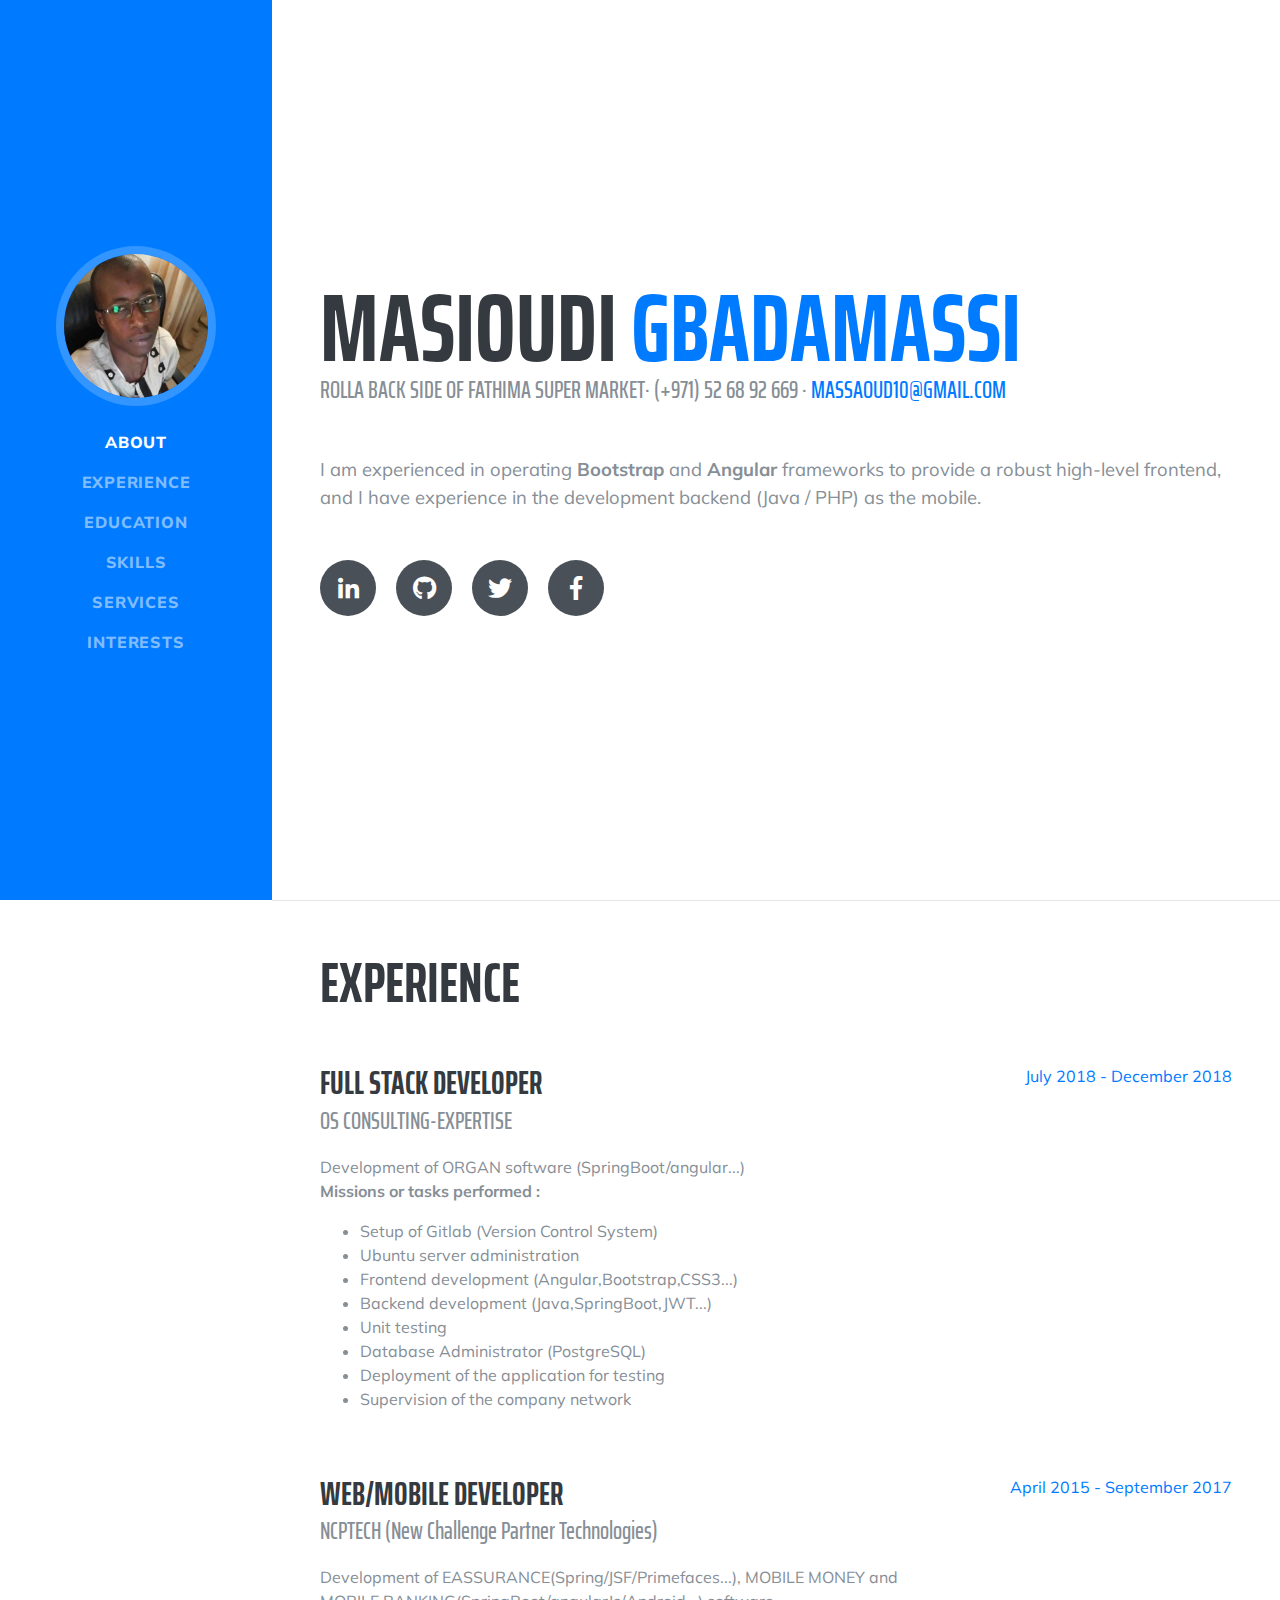
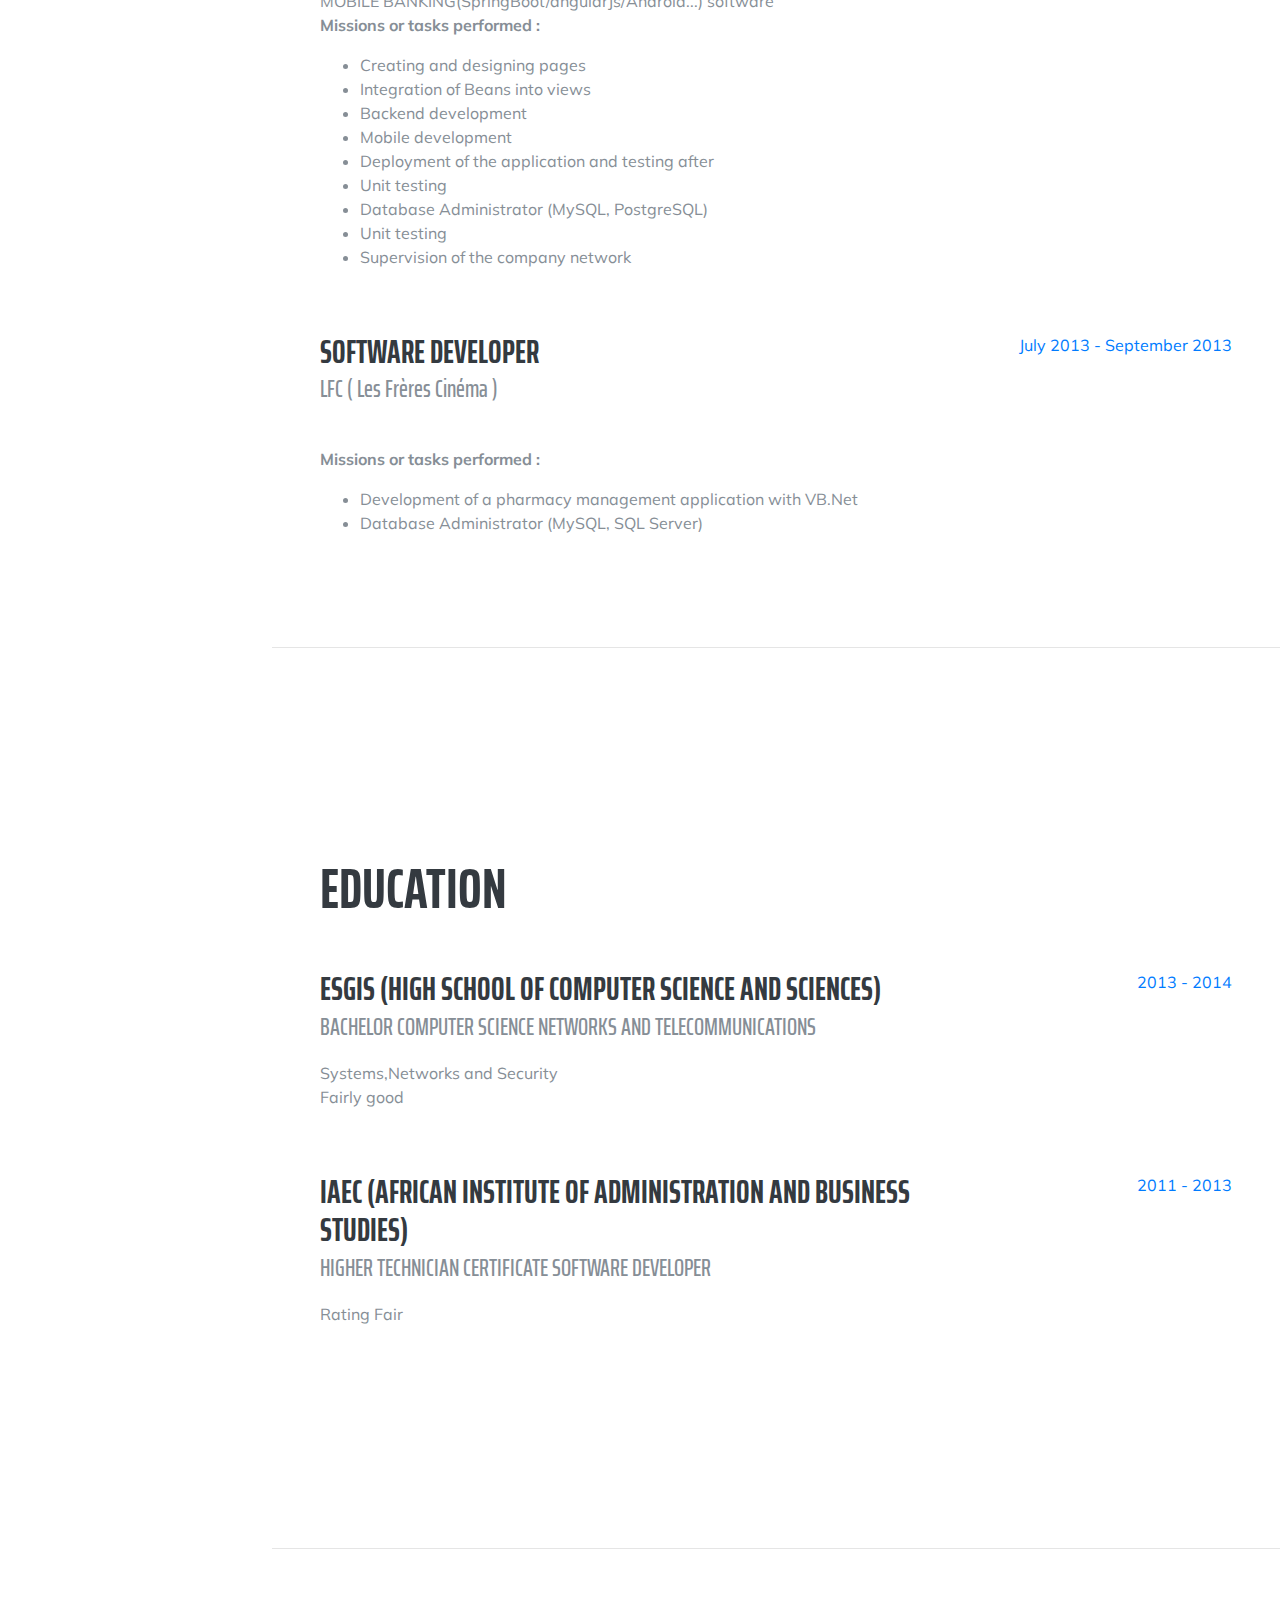
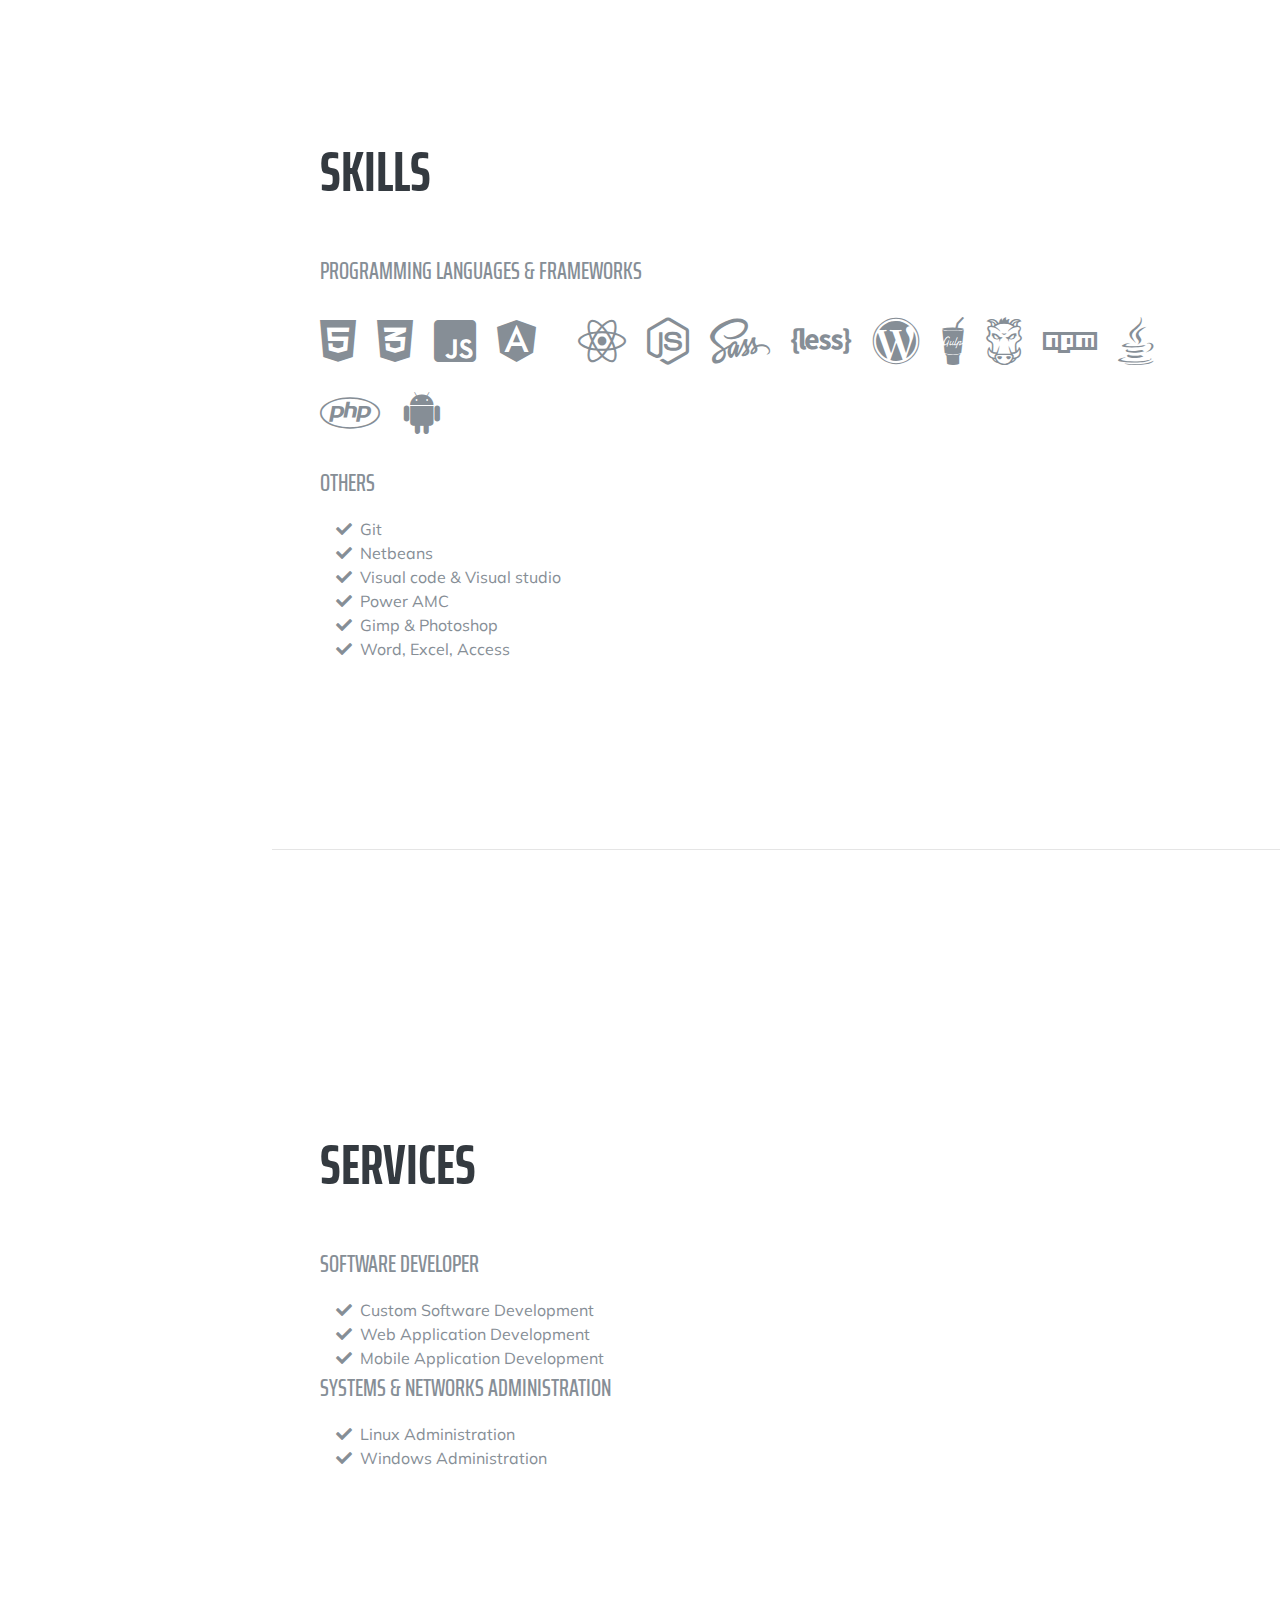
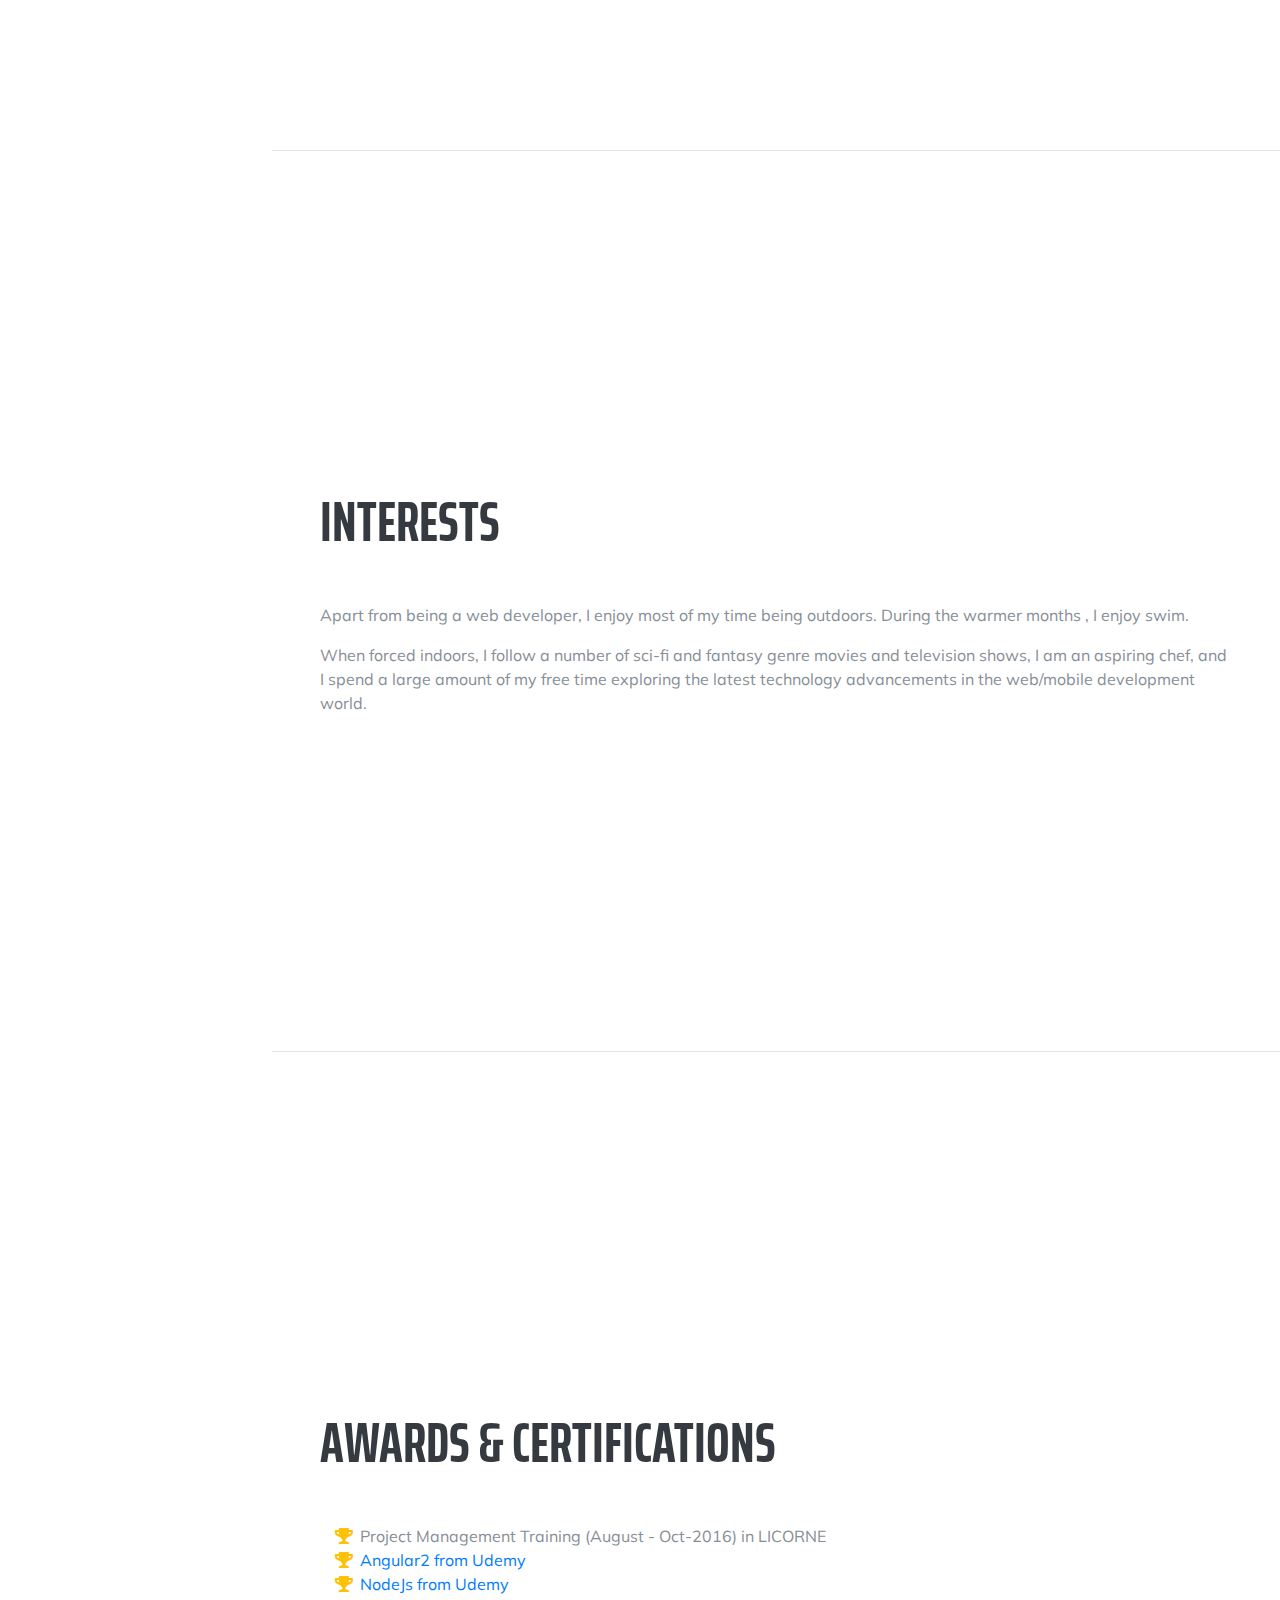
==== commit a57a17cf: "Add to netbeans" ====
--- a/index.html
+++ b/index.html
@@ -58,9 +58,9 @@
         <li class="nav-item">
           <a class="nav-link js-scroll-trigger" href="#interests">Interests</a>
         </li>
-        <li class="nav-item">
+        <!--li class="nav-item">
           <a class="nav-link js-scroll-trigger" href="#awards">Prix</a>
-        </li>
+        </li-->
       </ul>
     </div>
   </nav>
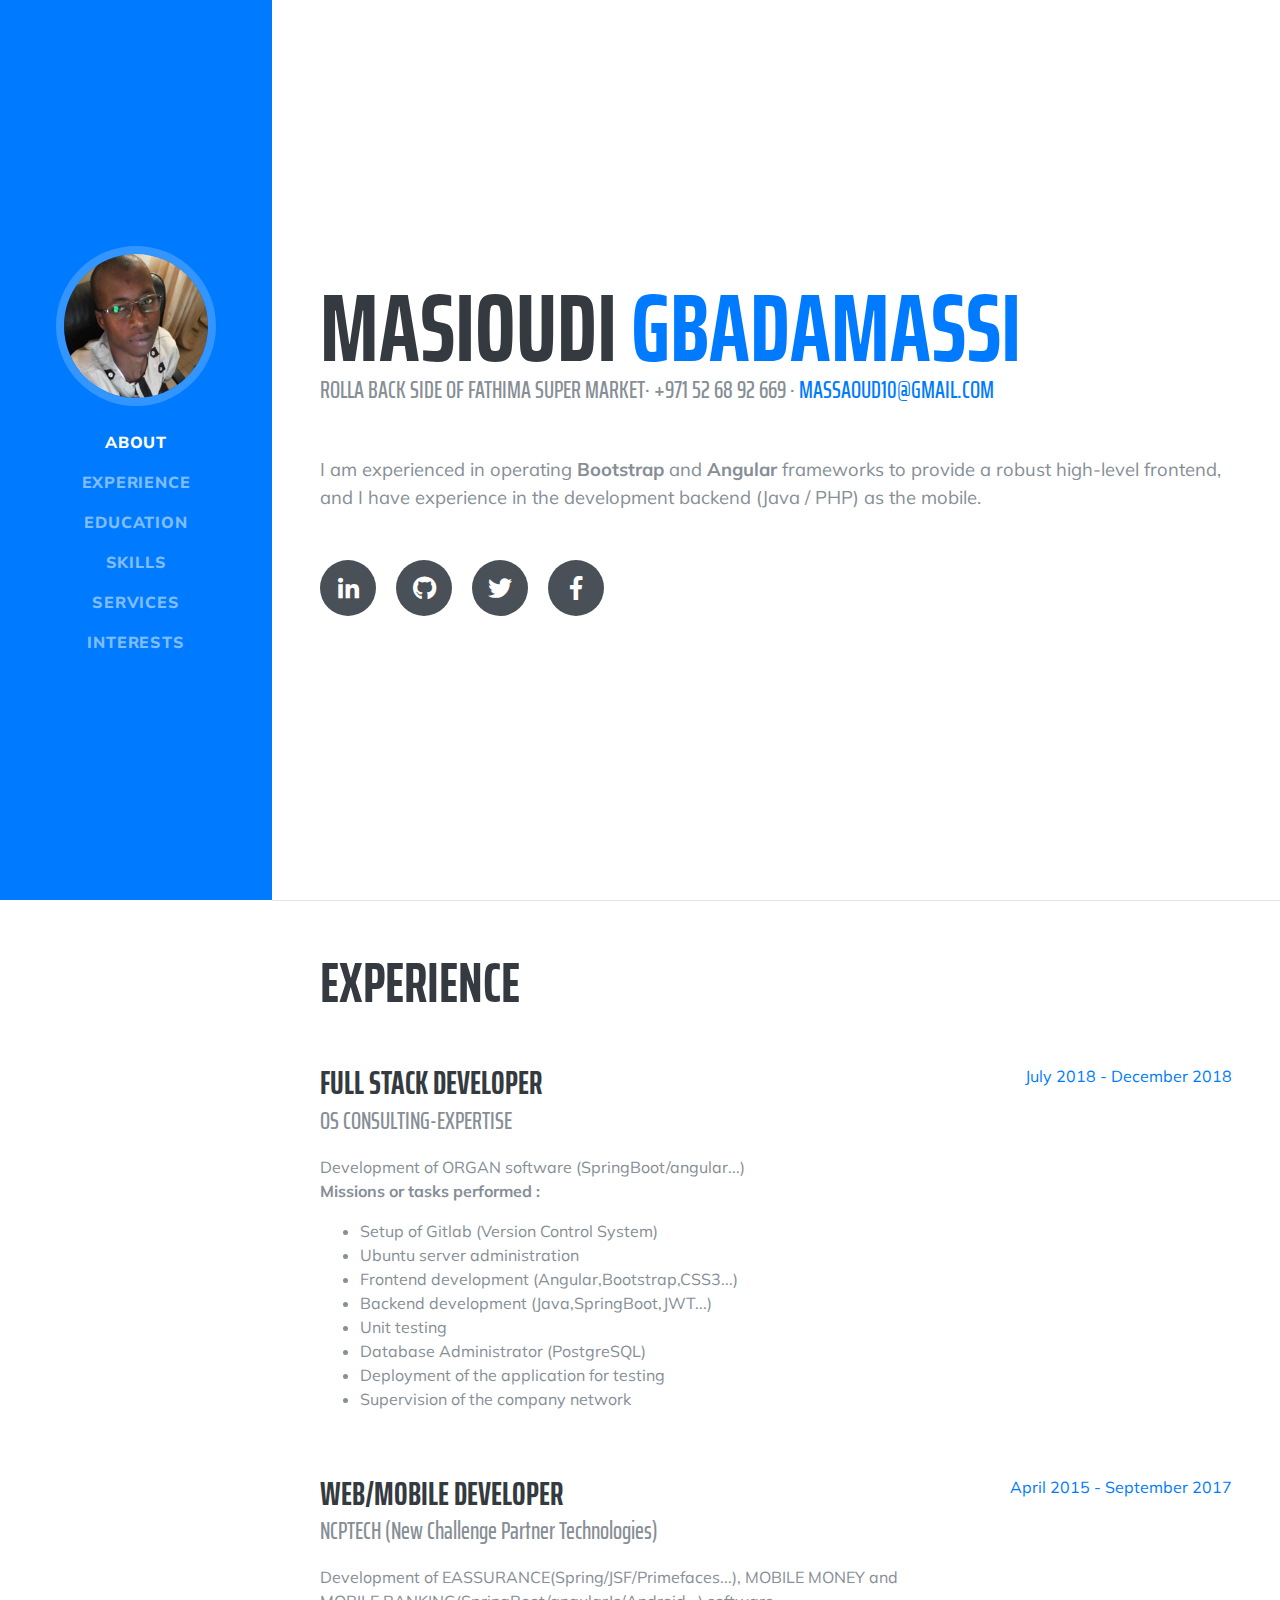
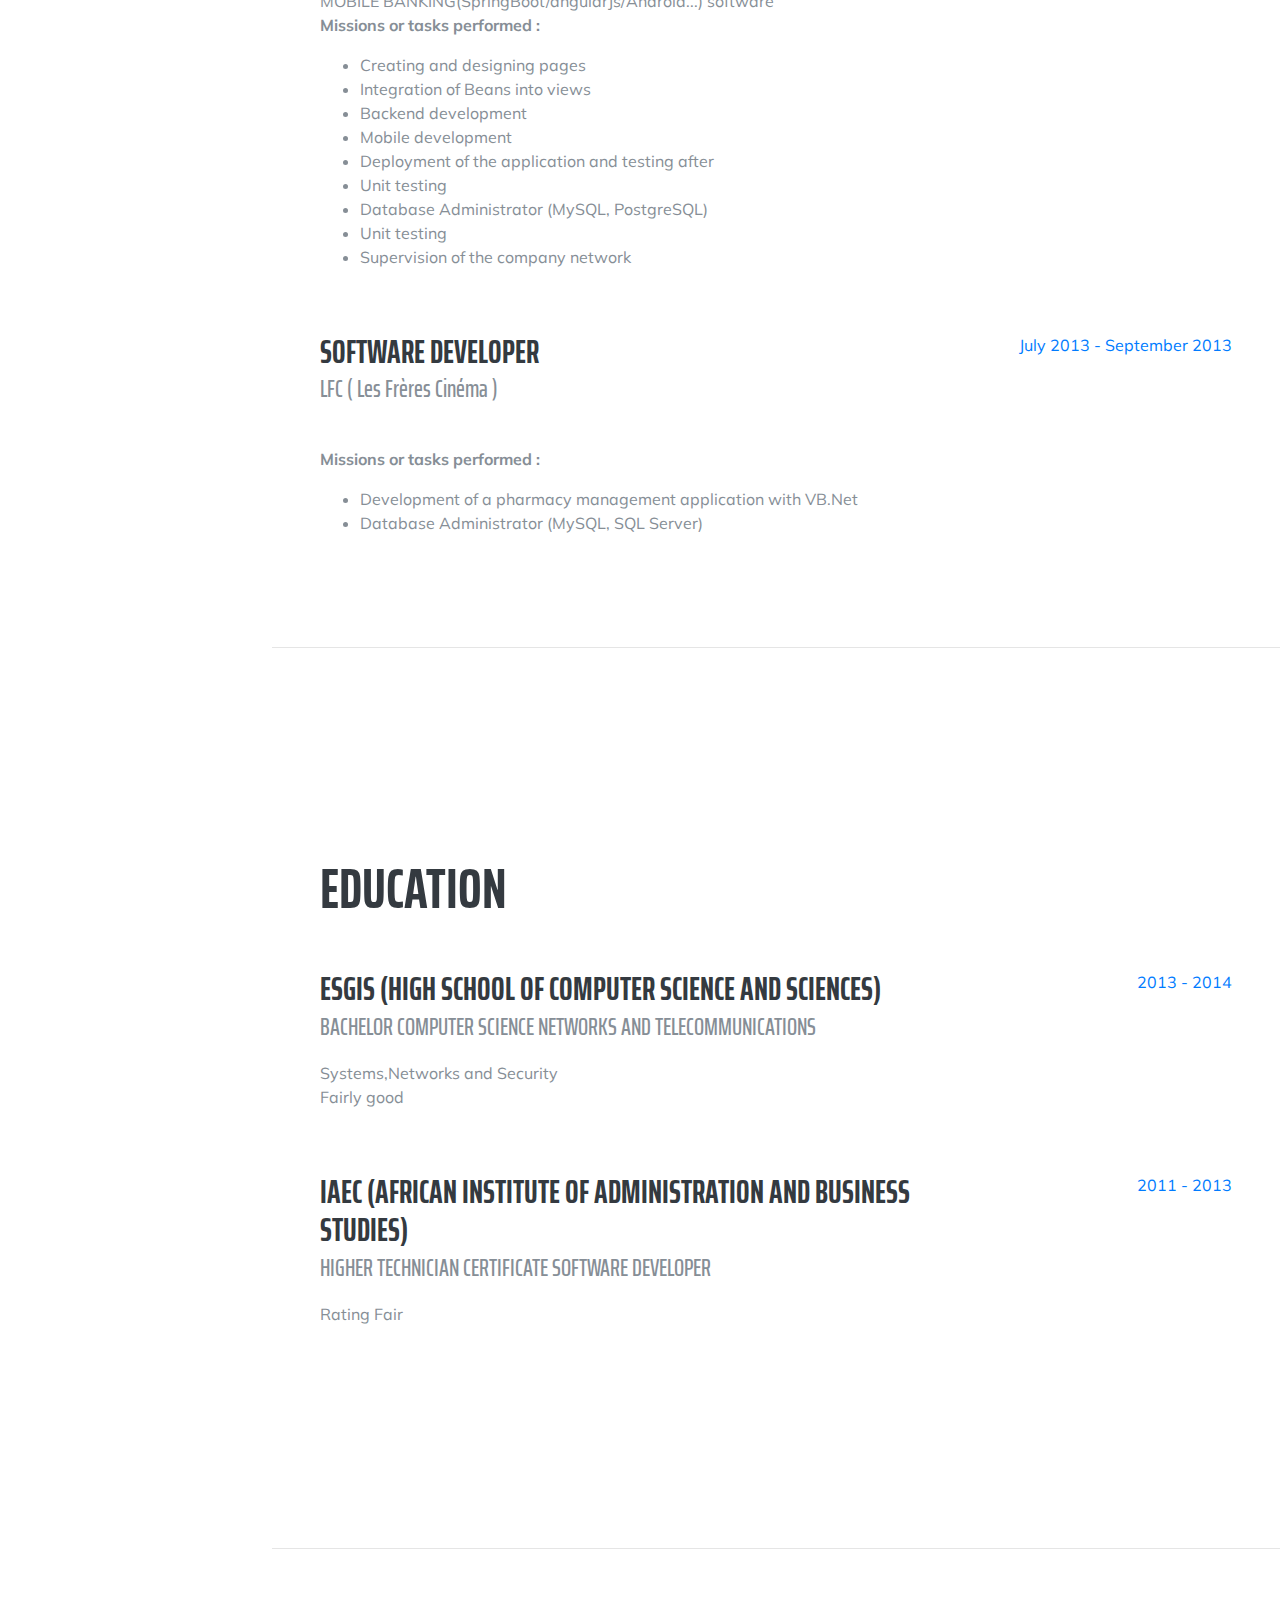
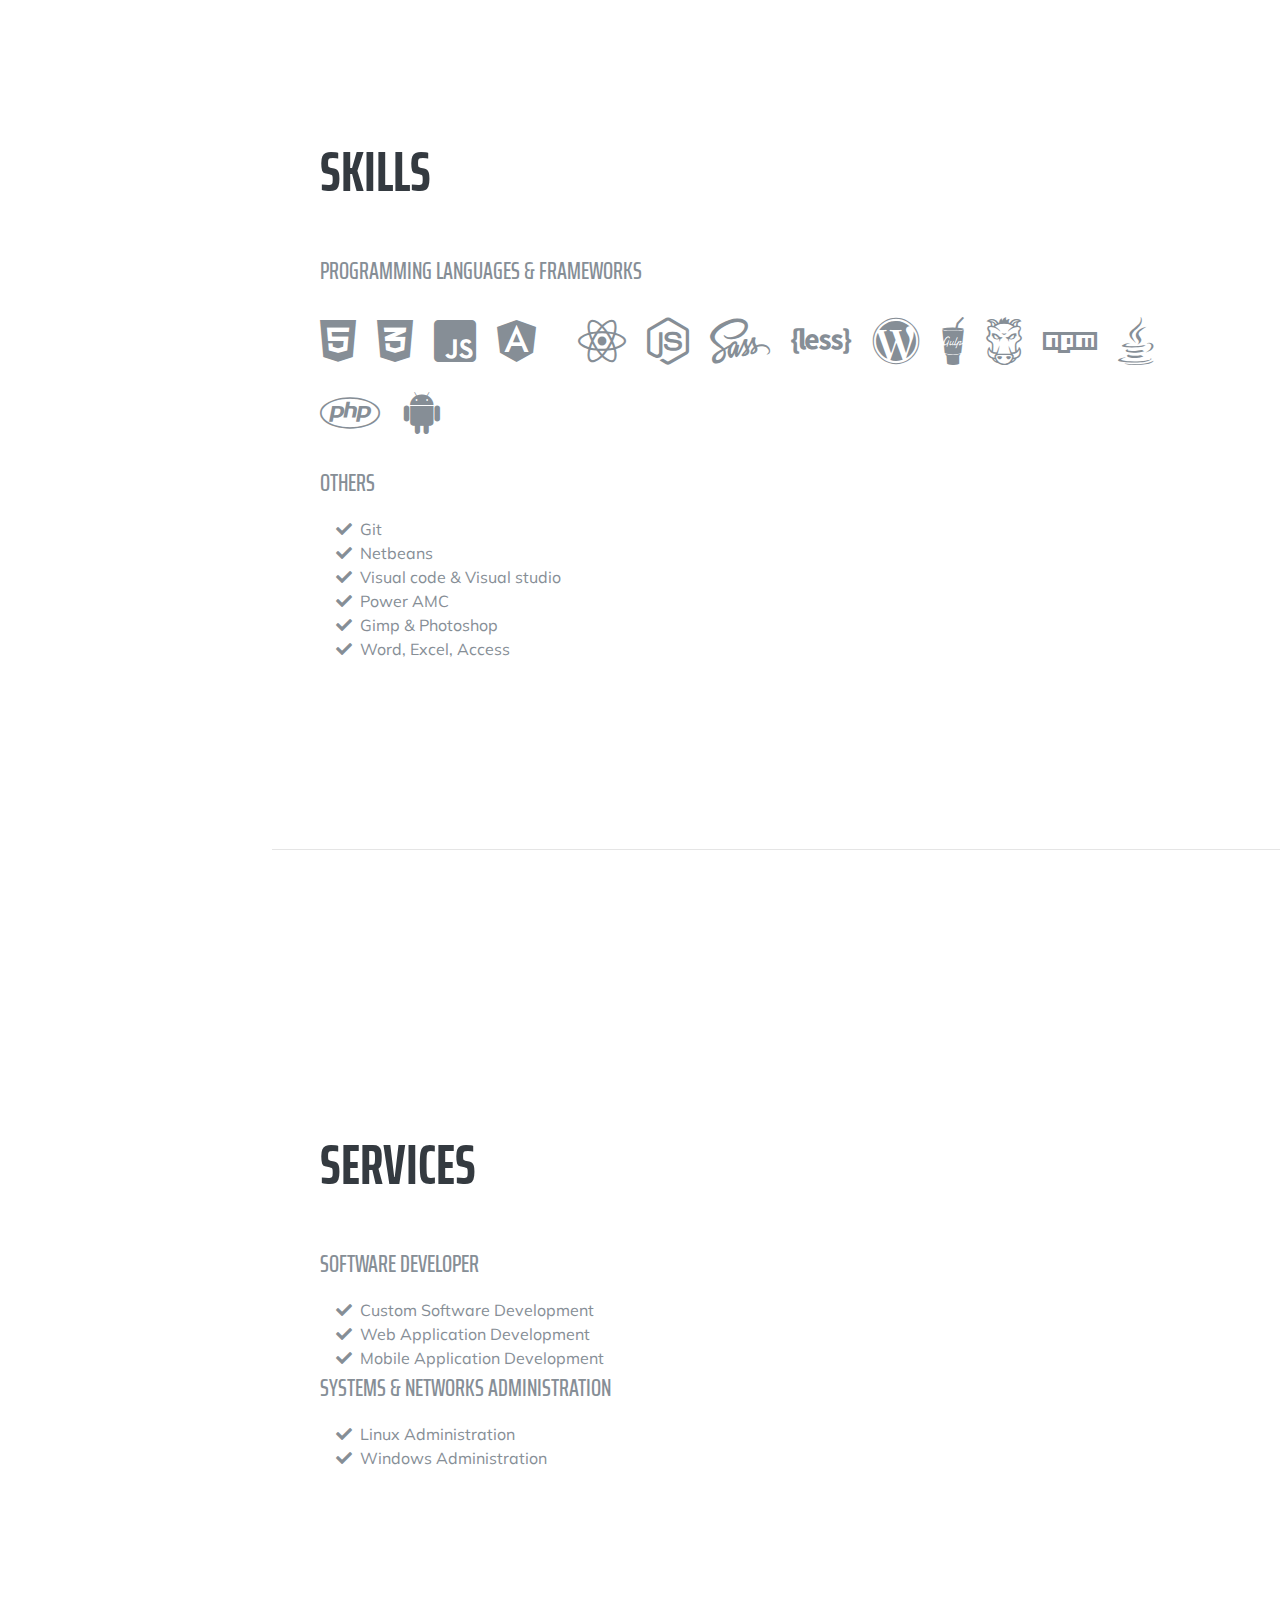
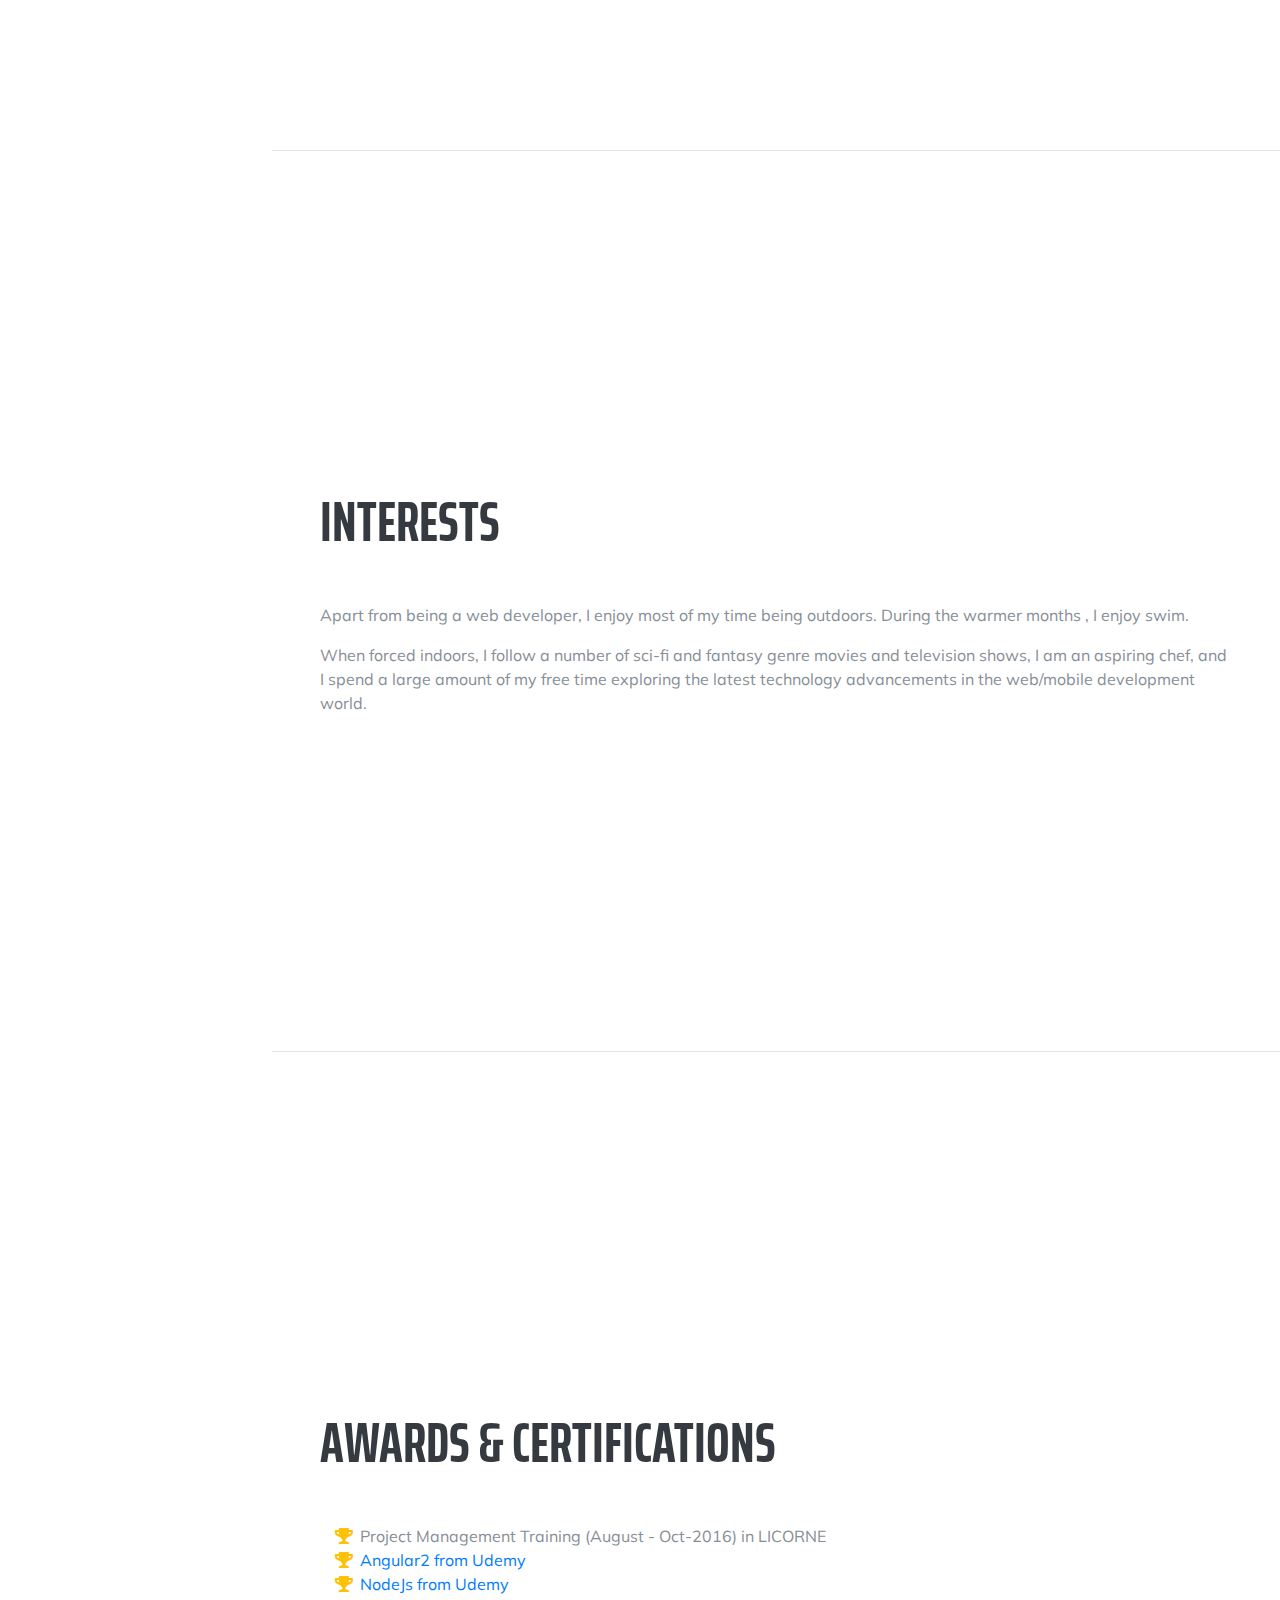
==== commit 9b418a01: "Add to netbeans" ====
--- a/index.html
+++ b/index.html
@@ -80,7 +80,7 @@
         <h1 class="mb-0">Masioudi
           <span class="text-primary">Gbadamassi</span>
         </h1>
-        <div class="subheading mb-5">Rolla Back side of fathima super market· (+971) 52 68 92 669 ·
+        <div class="subheading mb-5">Rolla Back side of fathima super market· +971 52 68 92 669 ·
           <a href="mailto:massaoud10@gmail.com">massaoud10@gmail.com</a>
         </div>
         <!--p class="lead mb-5">
